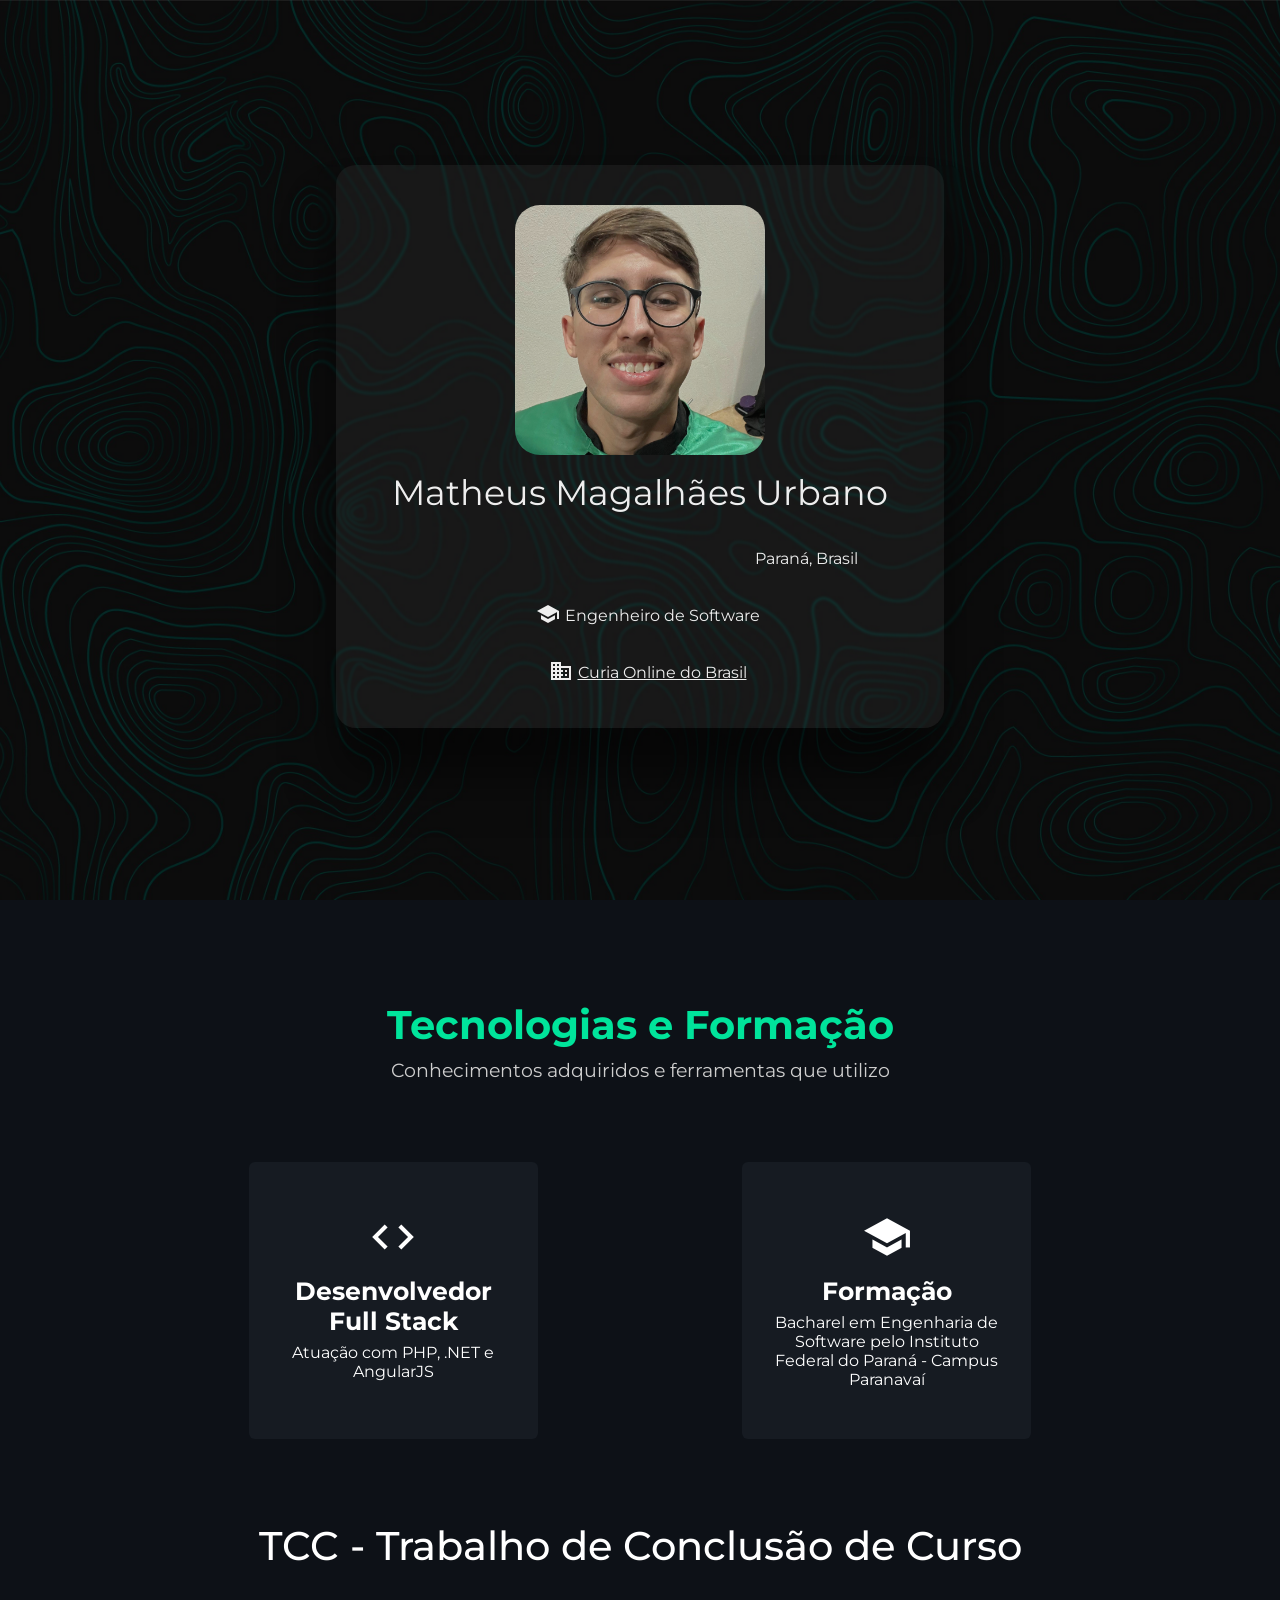
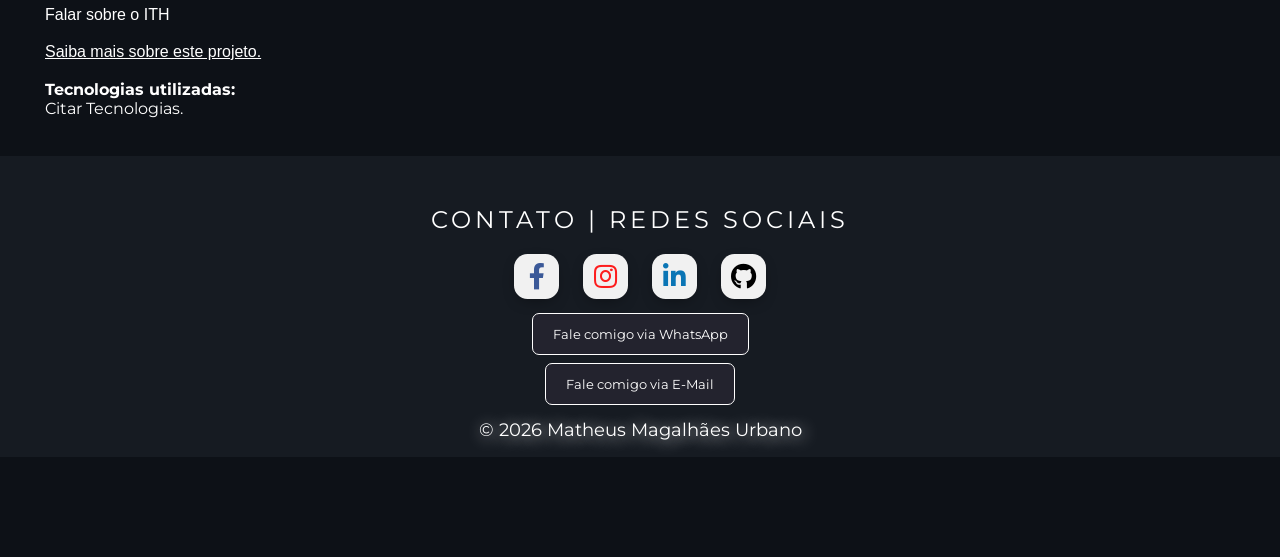
==== index.html @ 3ae7690c "Corrigindo as pastas" ====
<!DOCTYPE html>
<html lang="en">
<head>
    <meta charset="UTF-8">
    <meta http-equiv="X-UA-Compatible" content="IE=edge">
    <meta name="viewport" content="width=device-width, initial-scale=1.0">
    <link rel="stylesheet" href="estilos/styles.css">
    <link rel="stylesheet" href="estilos/navbar.css">
    <link rel="stylesheet" href="estilos/scrollbar.css">
    <link rel="stylesheet" href="estilos/about.css">
    <link rel="stylesheet" href="estilos/footer.css">
    <link rel="stylesheet" href="estilos/icons.css">
    <link rel="icon" href="imagens/badge_black_24dp.svg">
    <link rel="stylesheet" href="https://cdnjs.cloudflare.com/ajax/libs/font-awesome/5.14.0/css/all.min.css">
    <link href="https://fonts.googleapis.com/icon?family=Material+Icons" rel="stylesheet">
    <link href="https://fonts.googleapis.com/css2?family=Montserrat:wght@300;400;600;700&display=swap" rel="stylesheet">
    <title>Matheus Magalhães Urbano</title>
</head>
<body id="home">
    
<main>
    <div class="container-media">
        <div class="box">
            <img class="profile" src="imagens/profile.jpg" alt="Profile">
            <h1 class="title">Matheus Magalhães Urbano</h1>
            <p class="estado"><i class="material-icons">south_america</i>Paraná, Brasil</p>
            <p class="campus"><i class="material-icons">school</i>Engenheiro de Software</p>
            <a class="empresa" target="_blank" href="https://curiaonlinedobrasil.com.br"><i class="material-icons">domain</i>Curia Online do Brasil</a>
        </div>
    </div>
</main>

<div class="about" id="about">
    <div class="max-width">
        <h1 class="sobre-mim">Tecnologias e Formação</h1>
        <h3 class="abaixo-sobre-mim">Conhecimentos adquiridos e ferramentas que utilizo</h3>
        <div class="content">
            <div class="card">
                <div class="box2">
                    <i class="material-icons">code</i>
                    <h3>Desenvolvedor Full Stack</h3>
                    <p>Atuação com PHP, .NET e AngularJS</p>
                </div>
            </div>
            <div class="card">
                <div class="box2">
                    <i class="material-icons">school</i>
                    <h3>Formação</h3>
                    <p>Bacharel em Engenharia de Software pelo Instituto Federal do Paraná -
                        Campus Paranavaí</p>
                </div>
            </div>
        </div>
        <div class="main_text">
            <h1 class="cresol_credi"><a class="tcc__information"
                                        href="https://github.com/magalhaesmth/itohookah-django"
                                        target="_blank">TCC - Trabalho de Conclusão de Curso</a></h1>
            <p class="paragraph__content">
                Falar sobre o ITH
            </p>
            <br>
            <a class="paragraph__content" href="https://github.com/ifpr-paranavai/cosmetic_survey" target="_blank">Saiba
                mais sobre este projeto.
            </a>
            <br>
            <h4>Tecnologias utilizadas:</h4>
            <p>Citar Tecnologias.</p>
            <br>
            <br>
        </div>
        <!-- <div class="main_text">
            <h1 class="cresol_credi"><a class="cresol_credi__information" href="https://cresolcredi.com.br/"
                                        target="_blank">Curia Online do Brasil</a></h1>
            <p class="paragraph__content">Sistema para igrejas.
            </p>
            <br>
            <h4>Tecnologias utilizadas:</h4>
            <p>PHP, Angular JS.</p>
            <br>
            <br>
        </div> -->
</div>
<footer>
    <div class="footer-content" id="contact">
        <h3>Contato | Redes Sociais</h3>
        <div class="socials">
            <a class="facebook" href="https://www.facebook.com/" target="_blank">
                <i class="fab fa-facebook-f"></i>
            </a>
            <a class="instagram" href="https://www.instagram.com/" target="_blank">
                <i class="fab fa-instagram"></i>
            </a>
            <a class="linkedin" href="https://www.linkedin.com/" target="_blank">
                <i class="fab fa-linkedin-in"></i>
            </a>
            <a class="github" href="https://github.com/" target="_blank">
                <i class="fab fa-github"></i>
            </a>
        </div>
        <button class="send-message" onclick="sendMessage()">Fale comigo via WhatsApp</button>
        <button class="send-email" onclick="mailTo()">Fale comigo via E-Mail</button>
        <div class="mycopyright" id="copyright"></div>
        <script>
            // Chama a função quando o DOM estiver totalmente carregado
            document.addEventListener('DOMContentLoaded', function () {
                atualizarCopyright();
            });
        </script>
    </div>
</footer>
<script src="funcoes/responsivemenu.js"></script>
<script src="funcoes/sendmessage.js"></script>
<script src="funcoes/updatecopyright.js"></script>
</body>
</html>
---- estilos/styles.css ----
* {
    box-sizing: border-box;
    margin: 0;
    padding: 0;
    font-family: 'Montserrat', sans-serif;
    scroll-behavior: smooth;
}

main {
    position: relative;
    background: url("../imagens/linhasverdes.jpg") no-repeat top center;
    background-size: cover;
    display: grid;
    align-items: center;
    justify-items: center;
    height: 100vh;
}

main::before {
    content: "";
    position: absolute;
    top: 0;
    left: 0;
    width: 100%;
    height: 100%;
    background: rgba(0, 0, 0, 0.7);
    z-index: 0;
}

img {
    display: block;
    max-width: 100%;
}

li {
    list-style: none;
}

.title {
    font-size: 35px;
    font-weight: normal;
    text-align: center;
    margin: 1rem;
    color: #eee;
}

.box {
    padding: 2.5rem;
    text-align: center;
    background: rgba(255, 255, 255, 0.05);
    box-shadow: 0 50px 50px rgba(0, 0, 0, 0.5);
    border-radius: 20px;
    backdrop-filter: blur(5px);
}

.profile {
    border-radius: 10%;
    margin: 0 auto 1rem auto;
    width: 250px;
    opacity: 80%;
}

.estado {
    text-align: center;
    margin: 13px;
    color: #eee;
}

.estado i {
    margin: 10px;
    color: #eee;
    position: relative;
    top: 5px;
    left: 5px;
}

.campus {
    text-align: center;
    margin: 13px;
    color: #eee;
}

.campus i {
    margin: 10px;
    color: #eee;
    position: relative;
    top: 5px;
    left: 5px;
}

.empresa {
    text-align: center;
    margin: 13px;
    color: #eee;
}

.empresa i {
    margin: 10px;
    color: #eee;
    position: relative;
    top: 5px;
    left: 5px;
}

.main {
    background-color: #111;
    padding: 10rem 0;
}

.description {
    margin-top: 1.5rem;
}

.container-media {
    padding: 0 18px;
    backdrop-filter: blur(1px);
    border-radius: 15px;
    margin-top: 1.5rem;
    margin-bottom: 2rem;
    opacity: 110%;
}

.main_text{
    padding-top: 50px;
}
---- estilos/scrollbar.css ----
/* Barra de rolagem lateral */
::-webkit-scrollbar {
    width: 7px;
    background-color: #979696;
}

::-webkit-scrollbar-thumb {
    background-color: #5c5a5a;
    border-radius: 50px;
}

::-webkit-scrollbar-thumb:hover {
    background-color: #ffffff;
}
---- estilos/about.css ----
.about {
    padding: 100px 0;
    font-family: sans-serif;
    background-color: #0D1117;
    color: #fff;
}

.max-width {
    max-width: 1300px;
    padding: 0 45px;
    margin: auto;
}

.sobre-mim {
    text-align: center;
    position: relative;
    font-size: 40px;
    font-weight: bold;
    padding-bottom: 10px;
    color: rgb(0, 228, 155);
}

.abaixo-sobre-mim {
    font-weight: normal;
    text-align: center;
    position: relative;
    margin-bottom: 60px;
    padding-bottom: 20px;
    color: rgb(206, 206, 206);
}

.content {
    display: flex;
    flex-wrap: wrap;
    justify-content: space-evenly;
}

.card {
    padding: 50px 25px;
    width: calc(26% - 20px);
    border-radius: 6px;
    background: #161B22;
    text-align: center;
    user-select: none;
    cursor: pointer;
    transition: all 0.3s ease;
}

.card:hover {
    background-color: #eeeeee;
}

.box2 {
    transition: all 0.3s ease;
}

.card:hover .box2 {
    transform: scale(1.07);
}

.box2 i {
    font-size: 50px;
    color: #fff;
    transition: color 0.3s ease;
}

.card:hover .box2 i {
    color: #000000;
}

.card:hover .box2 h3 {
    color: #000000;
}

.card:hover .box2 {
    color: #000000;
}

.box2 h3 {
    font-size: 25px;
    padding: 10px 0 7px;
}

.box2:hover {
    color: #000000;
}

.pipehub {
    margin-top: 2rem;
    text-align: center;
    position: relative;
    font-size: 40px;
    font-weight: 500;
    margin-bottom: 1rem;
    padding-bottom: 20px;
}

.pipehub__information:hover {
    color: #00e49b;
    transition: all 0.3s ease;
}

.pipehub__information {
    color: #fff;
    text-decoration: none;
}

.paragraph__content {
    color: #fff;
    text-align: justify;
    display: flex;
    font-family: sans-serif;
}

.meu_localizador {
    margin-top: 2rem;
    text-align: center;
    position: relative;
    font-size: 40px;
    font-weight: 500;
    margin-bottom: 1rem;
    padding-bottom: 20px;
}

.meu__localizador__information:hover {
    color: #6F6EF8;
    transition: all 0.3s ease;
}

.meu__localizador__information {
    color: #fff;
    text-decoration: none;
}

.cresol_credi {
    margin-top: 2rem;
    text-align: center;
    position: relative;
    font-size: 40px;
    font-weight: 500;
    margin-bottom: 1rem;
    padding-bottom: 20px;
}

.cresol_credi__information:hover {
    color: #EC6D27;
    transition: all 0.3s ease;
}

.cresol_credi__information {
    color: #fff;
    text-decoration: none;
}

.engerisco__information:hover {
    color: #FB923C;
    transition: all 0.3s ease;
}

.engerisco__information {
    color: #fff;
    text-decoration: none;
}

.btg {
    margin-top: 2rem;
    text-align: center;
    position: relative;
    font-size: 40px;
    font-weight: 500;
    margin-bottom: 1rem;
    padding-bottom: 20px;
}

.btg__information:hover {
    color: #132F5E;
    transition: all 0.3s ease;
}

.btg__information {
    color: #fff;
    text-decoration: none;
}

.tcc__information:hover {
    color: #11c770;
    transition: all 0.3s ease;
}

.tcc__information {
    color: #fff;
    text-decoration: none;
}

@media screen and (max-width: 1190px) {
    .max-width {
        padding: 0 25px;
    }

    .card {
        width: calc(50% - 10px);
        margin-bottom: 20px;
    }
}

@media screen and (max-width: 1190px) {
    .card {
        width: 100%
    }
}
---- estilos/footer.css ----
/* Rodapé */
footer {
    position: center;
    bottom: 0;
    left: 0;
    right: 0;
    background: #161B22;
    height: auto;
    width: 100%;
    font-family: sans-serif;
    padding-top: 40px;
    color: #fff;
}

.footer-content {
    display: flex;
    align-items: center;
    justify-content: center;
    flex-direction: column;
    text-align: center;
}

.footer-content h3 {
    font-size: 24px;
    text-transform: uppercase;
    letter-spacing: 4px;
    font-weight: 400;
    line-height: 3rem;
}

.emailcontact {
    font-size: 13px;
    text-transform: uppercase;
    letter-spacing: 4px;
    font-weight: 400;
    line-height: 3rem;
    margin-bottom: 0.5rem;
}

.mycopyright {
    margin-bottom: 1rem;
    font-size: 18px;
    color: white;
    text-shadow: 2px 2px 16px rgb(255, 255, 255);
    text-align: center;
}

.send-message {
    background-color: #23232e;
    border: 1px solid #fff;
    padding: 12px 20px;
    border-radius: 7px;
    transition: .3s;
    cursor: pointer;
    color: #fff;
    margin-bottom: 0.5rem;
}

.send-message:hover {
    border: 1px solid rgb(83, 207, 96);
    background-color: transparent;
    color: rgb(83, 207, 96);
}

.send-message:focus {
    box-shadow: 0px 0px 0px 5px rgba(83, 207, 96, 0.37), 0px 0px 0px 10px rgba(83, 207, 96, 0.38);
    outline: none;
}

.send-email {
    background-color: #23232e;
    border: 1px solid #fff;
    padding: 12px 20px;
    border-radius: 7px;
    transition: .3s;
    cursor: pointer;
    color: #fff;
    margin-bottom: 0.9rem;
}

.send-email:hover {
    border: 1px solid rgb(3, 113, 197);
    background-color: transparent;
    color: rgb(3, 113, 197);
}

.send-email:focus {
    box-shadow: 0px 0px 0px 5px rgba(3, 113, 197, 0.37), 0px 0px 0px 10px rgba(3, 113, 197, 0.38);
    outline: none;
}
---- estilos/icons.css ----
/* Facebook */
.facebook {
    display: inline-block;
    width: 45px;
    height: 45px;
    background: #f1f1f1;
    margin: 10px;
    border-radius: 30%;
    box-shadow: 0 5px 15px -5px #00000070;
    color: #3b5998;
    overflow: hidden;
    position: relative;
}

.facebook i {
    line-height: 45px;
    font-size: 26px;
    transition: 0.2s linear;
}

.facebook:hover i {
    transform: scale(1.3);
    color: #f1f1f1;
}

.facebook::before {
    content: "";
    position: absolute;
    width: 120%;
    height: 120%;
    background: #3b5998;
    transform: rotate(45deg);
    left: -110%;
    top: 90%;
}

.facebook:hover::before {
    animation: aaa 0.7s 1;
    top: -10%;
    left: -10%;
}

@keyframes aaa {
    0% {
        left: -110%;
        top: 90%;
    }
    50% {
        left: 10%;
        top: -30%;
    }
    100% {
        top: -10%;
        left: -10%;
    }
}

/* Instagram*/
.instagram {
    display: inline-block;
    width: 45px;
    height: 45px;
    background: #f1f1f1;
    margin: 10px;
    border-radius: 30%;
    box-shadow: 0 5px 15px -5px #00000070;
    color: #fd1d1d;
    overflow: hidden;
    position: relative;
}

.instagram i {
    line-height: 45px;
    font-size: 26px;
    transition: 0.2s linear;
}

.instagram:hover i {
    transform: scale(1.3);
    color: #f1f1f1;
}

.instagram::before {
    content: "";
    position: absolute;
    width: 120%;
    height: 120%;
    background: #833ab4;
    background: -webkit-linear-gradient(to bottom, #fcb045, #fd1d1d, #833ab4);
    background: linear-gradient(to bottom, #fcb045, #fd1d1d, #833ab4);

    transform: rotate(45deg);
    left: -110%;
    top: 90%;
}

.instagram:hover::before {
    animation: aaa 0.7s 1;
    top: -10%;
    left: -10%;
}

@keyframes aaa {
    0% {
        left: -110%;
        top: 90%;
    }
    50% {
        left: 10%;
        top: -30%;
    }
    100% {
        top: -10%;
        left: -10%;
    }
}

/* LinkedIn*/
.linkedin {
    display: inline-block;
    width: 45px;
    height: 45px;
    background: #f1f1f1;
    margin: 10px;
    border-radius: 30%;
    box-shadow: 0 5px 15px -5px #00000070;
    color: #0a75b5;
    overflow: hidden;
    position: relative;
}

.linkedin i {
    line-height: 45px;
    font-size: 26px;
    transition: 0.2s linear;
}

.linkedin:hover i {
    transform: scale(1.3);
    color: #f1f1f1;
}

.linkedin::before {
    content: "";
    position: absolute;
    width: 120%;
    height: 120%;
    background: #0a75b5;
    transform: rotate(45deg);
    left: -110%;
    top: 90%;
}

.linkedin:hover::before {
    animation: aaa 0.7s 1;
    top: -10%;
    left: -10%;
}

@keyframes aaa {
    0% {
        left: -110%;
        top: 90%;
    }
    50% {
        left: 10%;
        top: -30%;
    }
    100% {
        top: -10%;
        left: -10%;
    }
}

/* GitHub*/
.github {
    display: inline-block;
    width: 45px;
    height: 45px;
    background: #f1f1f1;
    margin: 10px;
    border-radius: 30%;
    box-shadow: 0 5px 15px -5px #00000070;
    color: #000000;
    overflow: hidden;
    position: relative;
}

.github i {
    line-height: 45px;
    font-size: 26px;
    transition: 0.2s linear;
}

.github:hover i {
    transform: scale(1.3);
    color: #f1f1f1;
}

.github::before {
    content: "";
    position: absolute;
    width: 120%;
    height: 120%;
    background: #000000;
    transform: rotate(45deg);
    left: -110%;
    top: 90%;
}

.github:hover::before {
    animation: aaa 0.7s 1;
    top: -10%;
    left: -10%;
}

@keyframes aaa {
    0% {
        left: -110%;
        top: 90%;
    }
    50% {
        left: 10%;
        top: -30%;
    }
    100% {
        top: -10%;
        left: -10%;
    }
}
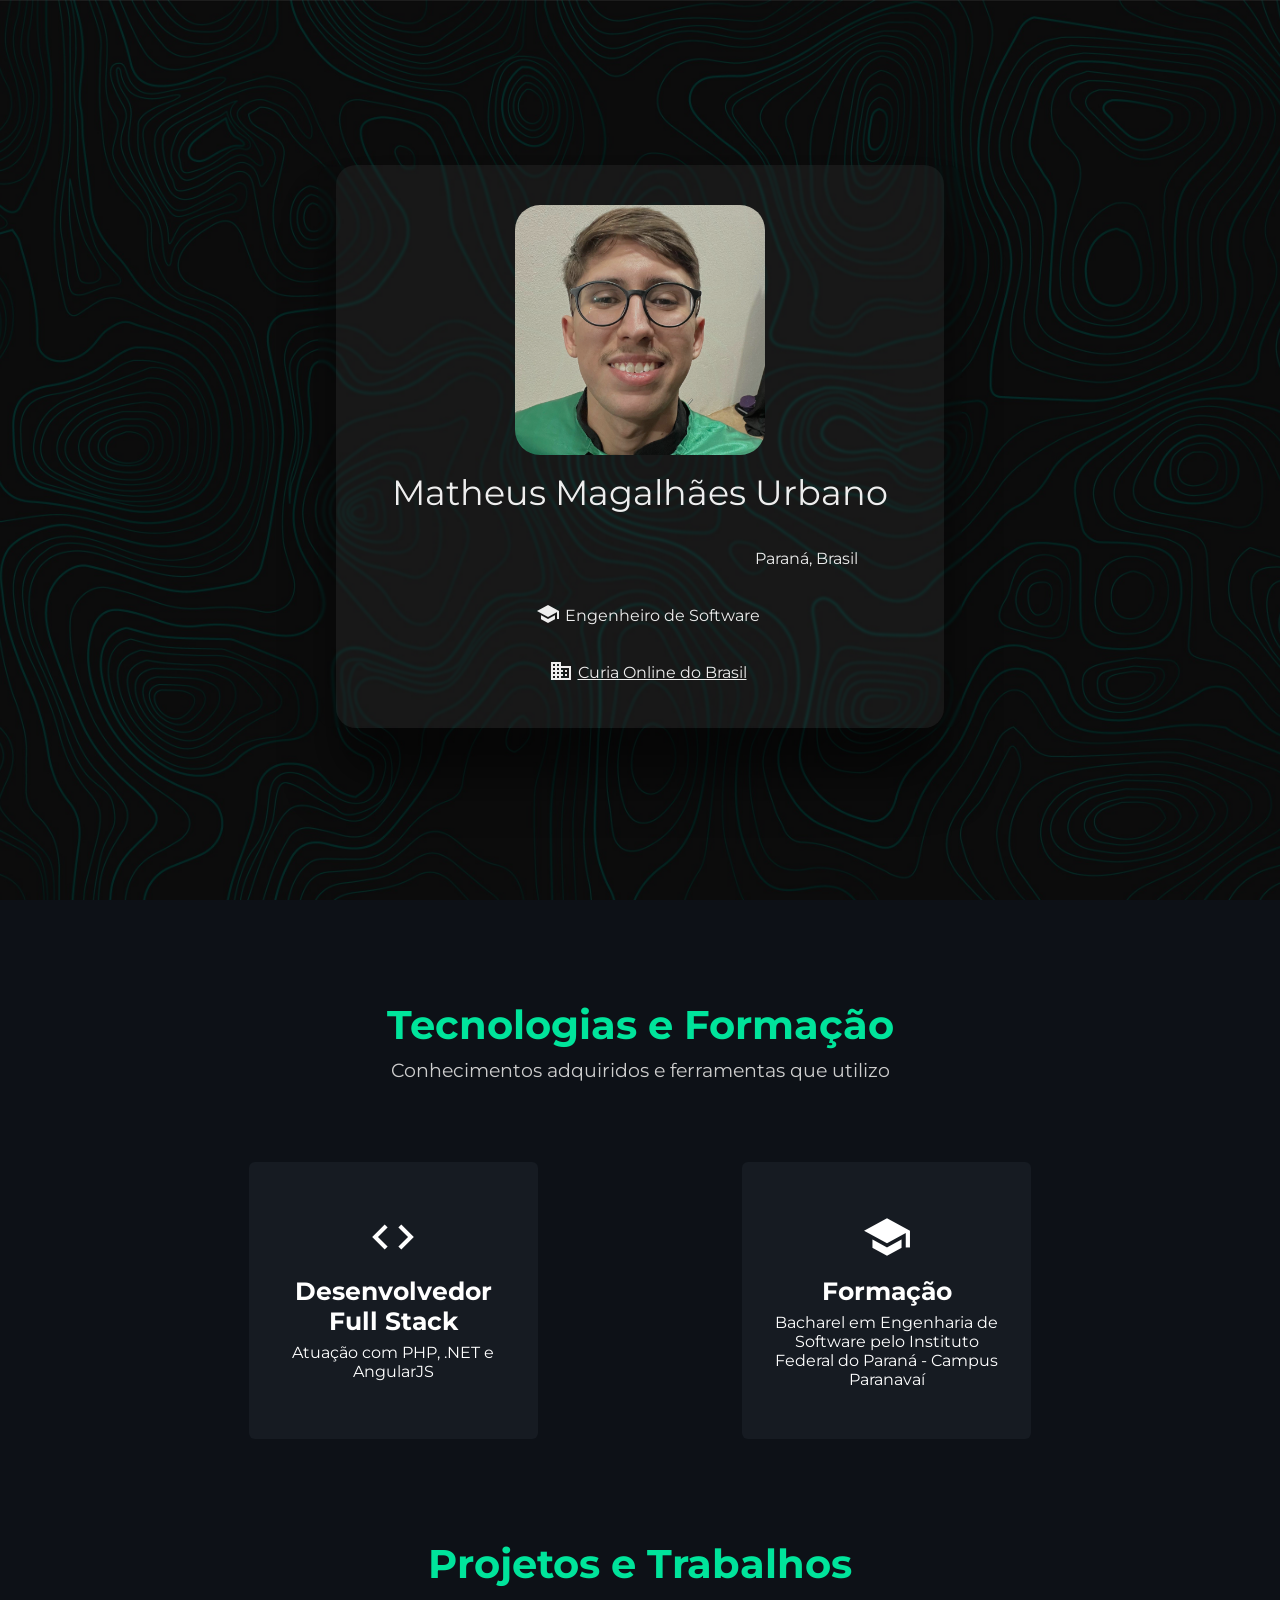
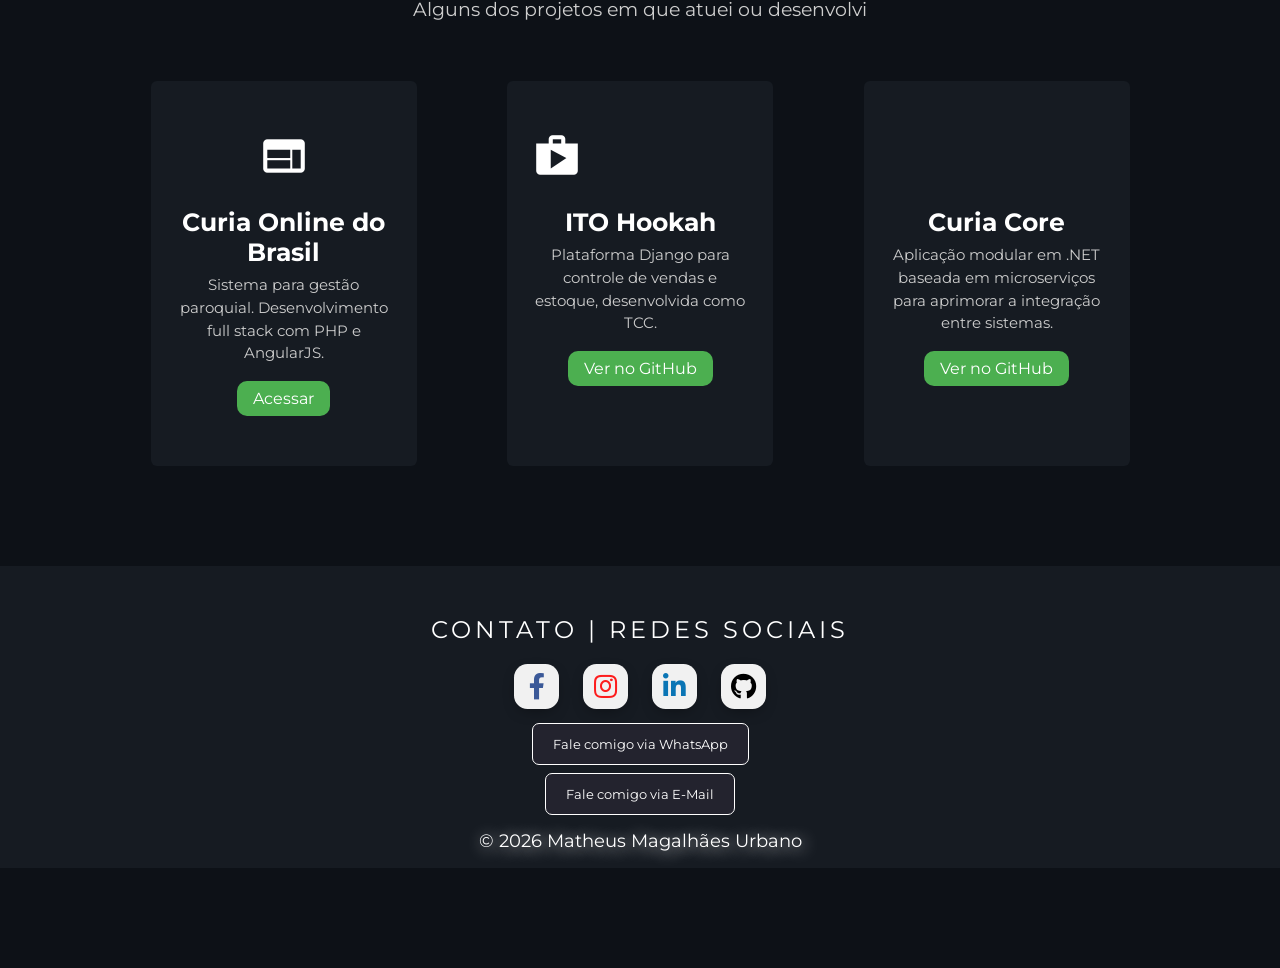
==== commit cd90aa26: "Melhorando seções de projetos" ====
--- a/index.html
+++ b/index.html
@@ -51,23 +51,36 @@
                 </div>
             </div>
         </div>
-        <div class="main_text">
-            <h1 class="cresol_credi"><a class="tcc__information"
-                                        href="https://github.com/magalhaesmth/itohookah-django"
-                                        target="_blank">TCC - Trabalho de Conclusão de Curso</a></h1>
-            <p class="paragraph__content">
-                Falar sobre o ITH
-            </p>
-            <br>
-            <a class="paragraph__content" href="https://github.com/ifpr-paranavai/cosmetic_survey" target="_blank">Saiba
-                mais sobre este projeto.
-            </a>
-            <br>
-            <h4>Tecnologias utilizadas:</h4>
-            <p>Citar Tecnologias.</p>
-            <br>
-            <br>
+        <div class="projects" id="projects">
+            <div class="max-width">
+                <h1 class="section-title">Projetos e Trabalhos</h1>
+                <h3 class="section-subtitle">Alguns dos projetos em que atuei ou desenvolvi</h3>
+                <div class="projects-grid">
+                    
+                    <div class="project-card">
+                        <i class="material-icons">web</i>
+                        <h3>Curia Online do Brasil</h3>
+                        <p>Sistema para gestão paroquial. Desenvolvimento full stack com PHP e AngularJS.</p>
+                        <a href="https://curiaonlinedobrasil.com.br" target="_blank" class="project-link">Acessar</a>
+                    </div>
+
+                    <div class="project-card">
+                        <i class="material-icons">shopping_bag</i>
+                        <h3>ITO Hookah</h3>
+                        <p>Plataforma Django para controle de vendas e estoque, desenvolvida como TCC.</p>
+                        <a href="https://github.com/magalhaesmth/itohookah-django" target="_blank" class="project-link">Ver no GitHub</a>
+                    </div>
+
+                    <div class="project-card">
+                        <i class="material-icons">source</i>
+                        <h3>Curia Core</h3>
+                        <p>Aplicação modular em .NET baseada em microserviços para aprimorar a integração entre sistemas.</p>
+                        <a href="https://github.com/ifpr-paranavai/cosmetic_survey" target="_blank" class="project-link">Ver no GitHub</a>
+                    </div>
+                </div>
+            </div>
         </div>
+
         <!-- <div class="main_text">
             <h1 class="cresol_credi"><a class="cresol_credi__information" href="https://cresolcredi.com.br/"
                                         target="_blank">Curia Online do Brasil</a></h1>
--- a/estilos/styles.css
+++ b/estilos/styles.css
@@ -122,4 +122,4 @@
 
 .main_text{
     padding-top: 50px;
-}
+}
--- a/estilos/about.css
+++ b/estilos/about.css
@@ -85,103 +85,6 @@
     color: #000000;
 }
 
-.pipehub {
-    margin-top: 2rem;
-    text-align: center;
-    position: relative;
-    font-size: 40px;
-    font-weight: 500;
-    margin-bottom: 1rem;
-    padding-bottom: 20px;
-}
-
-.pipehub__information:hover {
-    color: #00e49b;
-    transition: all 0.3s ease;
-}
-
-.pipehub__information {
-    color: #fff;
-    text-decoration: none;
-}
-
-.paragraph__content {
-    color: #fff;
-    text-align: justify;
-    display: flex;
-    font-family: sans-serif;
-}
-
-.meu_localizador {
-    margin-top: 2rem;
-    text-align: center;
-    position: relative;
-    font-size: 40px;
-    font-weight: 500;
-    margin-bottom: 1rem;
-    padding-bottom: 20px;
-}
-
-.meu__localizador__information:hover {
-    color: #6F6EF8;
-    transition: all 0.3s ease;
-}
-
-.meu__localizador__information {
-    color: #fff;
-    text-decoration: none;
-}
-
-.cresol_credi {
-    margin-top: 2rem;
-    text-align: center;
-    position: relative;
-    font-size: 40px;
-    font-weight: 500;
-    margin-bottom: 1rem;
-    padding-bottom: 20px;
-}
-
-.cresol_credi__information:hover {
-    color: #EC6D27;
-    transition: all 0.3s ease;
-}
-
-.cresol_credi__information {
-    color: #fff;
-    text-decoration: none;
-}
-
-.engerisco__information:hover {
-    color: #FB923C;
-    transition: all 0.3s ease;
-}
-
-.engerisco__information {
-    color: #fff;
-    text-decoration: none;
-}
-
-.btg {
-    margin-top: 2rem;
-    text-align: center;
-    position: relative;
-    font-size: 40px;
-    font-weight: 500;
-    margin-bottom: 1rem;
-    padding-bottom: 20px;
-}
-
-.btg__information:hover {
-    color: #132F5E;
-    transition: all 0.3s ease;
-}
-
-.btg__information {
-    color: #fff;
-    text-decoration: none;
-}
-
 .tcc__information:hover {
     color: #11c770;
     transition: all 0.3s ease;
@@ -207,4 +110,124 @@
     .card {
         width: 100%
     }
+}
+
+.projects {
+    background-color: #0D1117;
+    width: 100%;
+    padding: 100px 0;
+    color: #fff;
+}
+
+.projects .max-width {
+    max-width: 1300px;
+    margin: 0 auto;
+    padding: 0 45px;
+}
+
+.section-title {
+    text-align: center;
+    font-size: 40px;
+    font-weight: bold;
+    color: rgb(0, 228, 155);
+    padding-bottom: 10px;
+}
+
+.section-subtitle {
+    font-weight: normal;
+    text-align: center;
+    color: rgb(206, 206, 206);
+    margin-bottom: 60px;
+}
+
+.projects-grid {
+    display: flex;
+    flex-wrap: wrap;
+    justify-content: space-evenly;
+    gap: 30px;
+}
+
+.project-card {
+    background: #161B22;
+    border-radius: 6px;
+    padding: 50px 25px;
+    width: calc(26% - 20px);
+    text-align: center;
+    user-select: none;
+    cursor: pointer;
+    transition: all 0.3s ease;
+}
+
+.project-card:hover {
+    background-color: #eeeeee;
+    transform: scale(1.07);
+}
+
+.project-card i {
+    font-size: 50px;
+    color: #fff;
+    margin-bottom: 1rem;
+    transition: color 0.3s ease;
+}
+
+.project-card:hover i {
+    color: #000;
+}
+
+.project-card h3 {
+    font-size: 25px;
+    padding: 10px 0 7px;
+    color: #fff;
+    transition: color 0.3s ease;
+}
+
+.project-card:hover h3 {
+    color: #000;
+}
+
+.project-card p {
+    font-size: 0.95rem;
+    color: #ccc;
+    line-height: 1.5;
+    margin-bottom: 1rem;
+    transition: color 0.3s ease;
+}
+
+.project-card:hover p {
+    color: #000;
+}
+
+.project-link {
+    display: inline-block;
+    padding: 0.5rem 1rem;
+    background: #4CAF50;
+    color: #fff;
+    border-radius: 10px;
+    text-decoration: none;
+    transition: all 0.3s ease;
+}
+
+.project-link:hover {
+    background: #45a049;
+    transform: scale(1.05);
+}
+
+.project-link.disabled {
+    background: gray;
+    pointer-events: none;
+    opacity: 0.5;
+}
+
+
+@media screen and (max-width: 1190px) {
+    .project-card {
+        width: calc(50% - 10px);
+        margin-bottom: 20px;
+    }
+}
+
+@media screen and (max-width: 768px) {
+    .project-card {
+        width: 100%;
+    }
 }
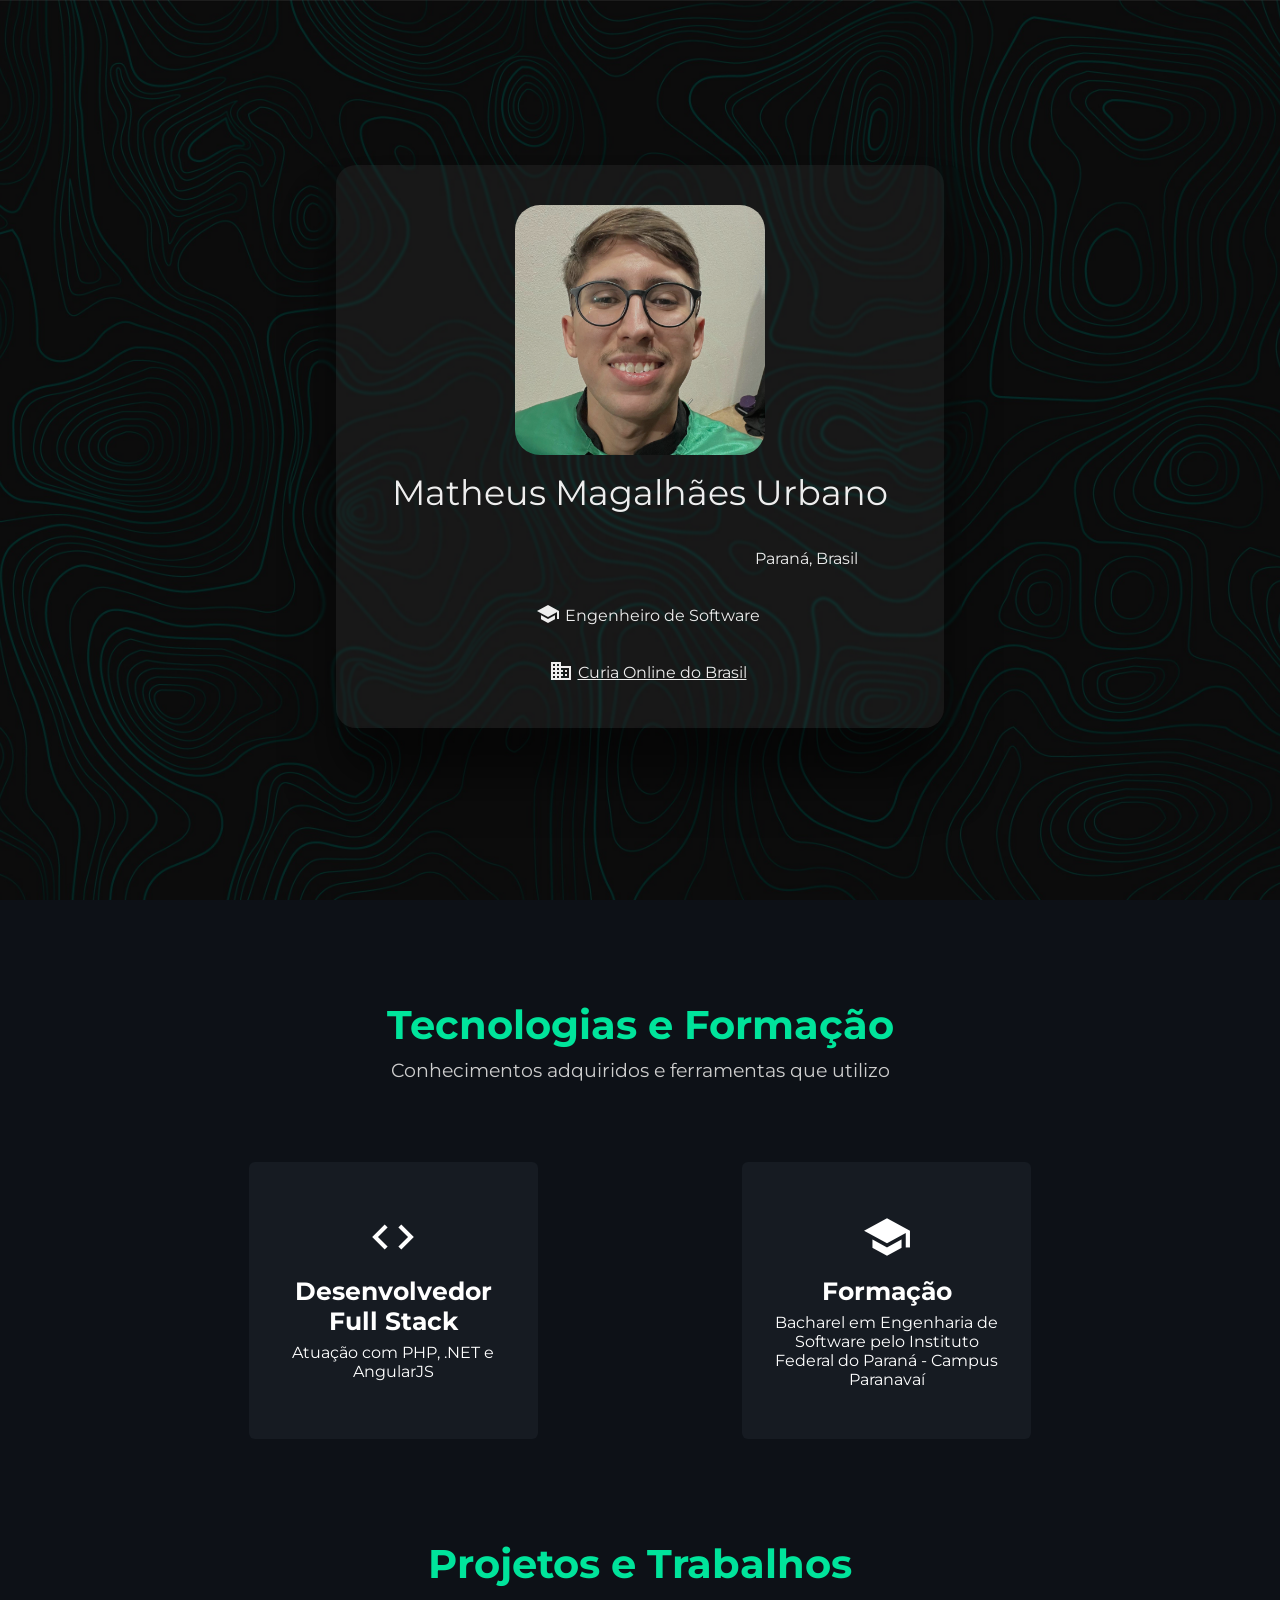
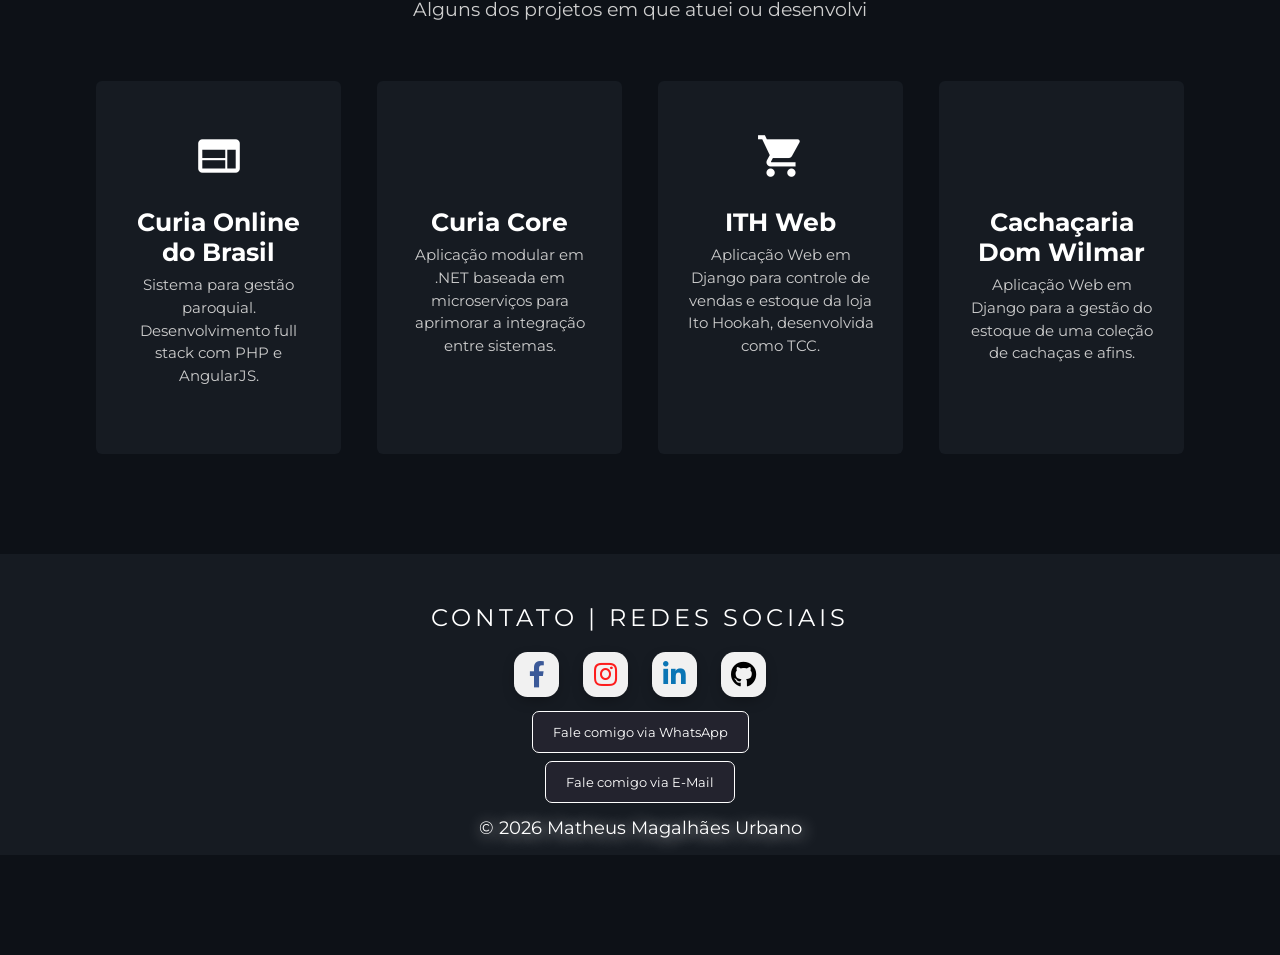
==== commit 25016bb3: "Atualizado seção de projetos e trabalhos" ====
--- a/index.html
+++ b/index.html
@@ -55,44 +55,37 @@
             <div class="max-width">
                 <h1 class="section-title">Projetos e Trabalhos</h1>
                 <h3 class="section-subtitle">Alguns dos projetos em que atuei ou desenvolvi</h3>
+
                 <div class="projects-grid">
-                    
-                    <div class="project-card">
+
+                    <a href="https://curiaonlinedobrasil.com.br" target="_blank" class="project-card">
                         <i class="material-icons">web</i>
                         <h3>Curia Online do Brasil</h3>
                         <p>Sistema para gestão paroquial. Desenvolvimento full stack com PHP e AngularJS.</p>
-                        <a href="https://curiaonlinedobrasil.com.br" target="_blank" class="project-link">Acessar</a>
-                    </div>
+                    </a>
 
-                    <div class="project-card">
-                        <i class="material-icons">shopping_bag</i>
-                        <h3>ITO Hookah</h3>
-                        <p>Plataforma Django para controle de vendas e estoque, desenvolvida como TCC.</p>
-                        <a href="https://github.com/magalhaesmth/itohookah-django" target="_blank" class="project-link">Ver no GitHub</a>
-                    </div>
-
-                    <div class="project-card">
+                    <a href="https://curiaonlinedobrasil.com.br" target="_blank" class="project-card">
                         <i class="material-icons">source</i>
                         <h3>Curia Core</h3>
                         <p>Aplicação modular em .NET baseada em microserviços para aprimorar a integração entre sistemas.</p>
-                        <a href="https://github.com/ifpr-paranavai/cosmetic_survey" target="_blank" class="project-link">Ver no GitHub</a>
-                    </div>
+                    </a>
+
+                    <a href="https://github.com/magalhaesmth/itohookah-django" target="_blank" class="project-card">
+                        <i class="material-icons">shopping_cart</i>
+                        <h3>ITH Web</h3>
+                        <p>Aplicação Web em Django para controle de vendas e estoque da loja Ito Hookah, desenvolvida como TCC.</p>
+                    </a>
+
+                    <a href="https://github.com/FranciscoGabrielCavalcanteCandido/cachacariadomwilmar" target="_blank" class="project-card">
+                        <i class="material-icons">liquor</i>
+                        <h3>Cachaçaria Dom Wilmar</h3>
+                        <p>Aplicação Web em Django para a gestão do estoque de uma coleção de cachaças e afins.</p>
+                    </a>
+
                 </div>
             </div>
         </div>
-
-        <!-- <div class="main_text">
-            <h1 class="cresol_credi"><a class="cresol_credi__information" href="https://cresolcredi.com.br/"
-                                        target="_blank">Curia Online do Brasil</a></h1>
-            <p class="paragraph__content">Sistema para igrejas.
-            </p>
-            <br>
-            <h4>Tecnologias utilizadas:</h4>
-            <p>PHP, Angular JS.</p>
-            <br>
-            <br>
-        </div> -->
-</div>
+    </div>
 <footer>
     <div class="footer-content" id="contact">
         <h3>Contato | Redes Sociais</h3>
@@ -114,7 +107,6 @@
         <button class="send-email" onclick="mailTo()">Fale comigo via E-Mail</button>
         <div class="mycopyright" id="copyright"></div>
         <script>
-            // Chama a função quando o DOM estiver totalmente carregado
             document.addEventListener('DOMContentLoaded', function () {
                 atualizarCopyright();
             });
--- a/estilos/about.css
+++ b/estilos/about.css
@@ -151,11 +151,13 @@
     background: #161B22;
     border-radius: 6px;
     padding: 50px 25px;
-    width: calc(26% - 20px);
+    width: calc(25% - 30px);
     text-align: center;
     user-select: none;
     cursor: pointer;
     transition: all 0.3s ease;
+    text-decoration: none;
+    color: inherit;
 }
 
 .project-card:hover {
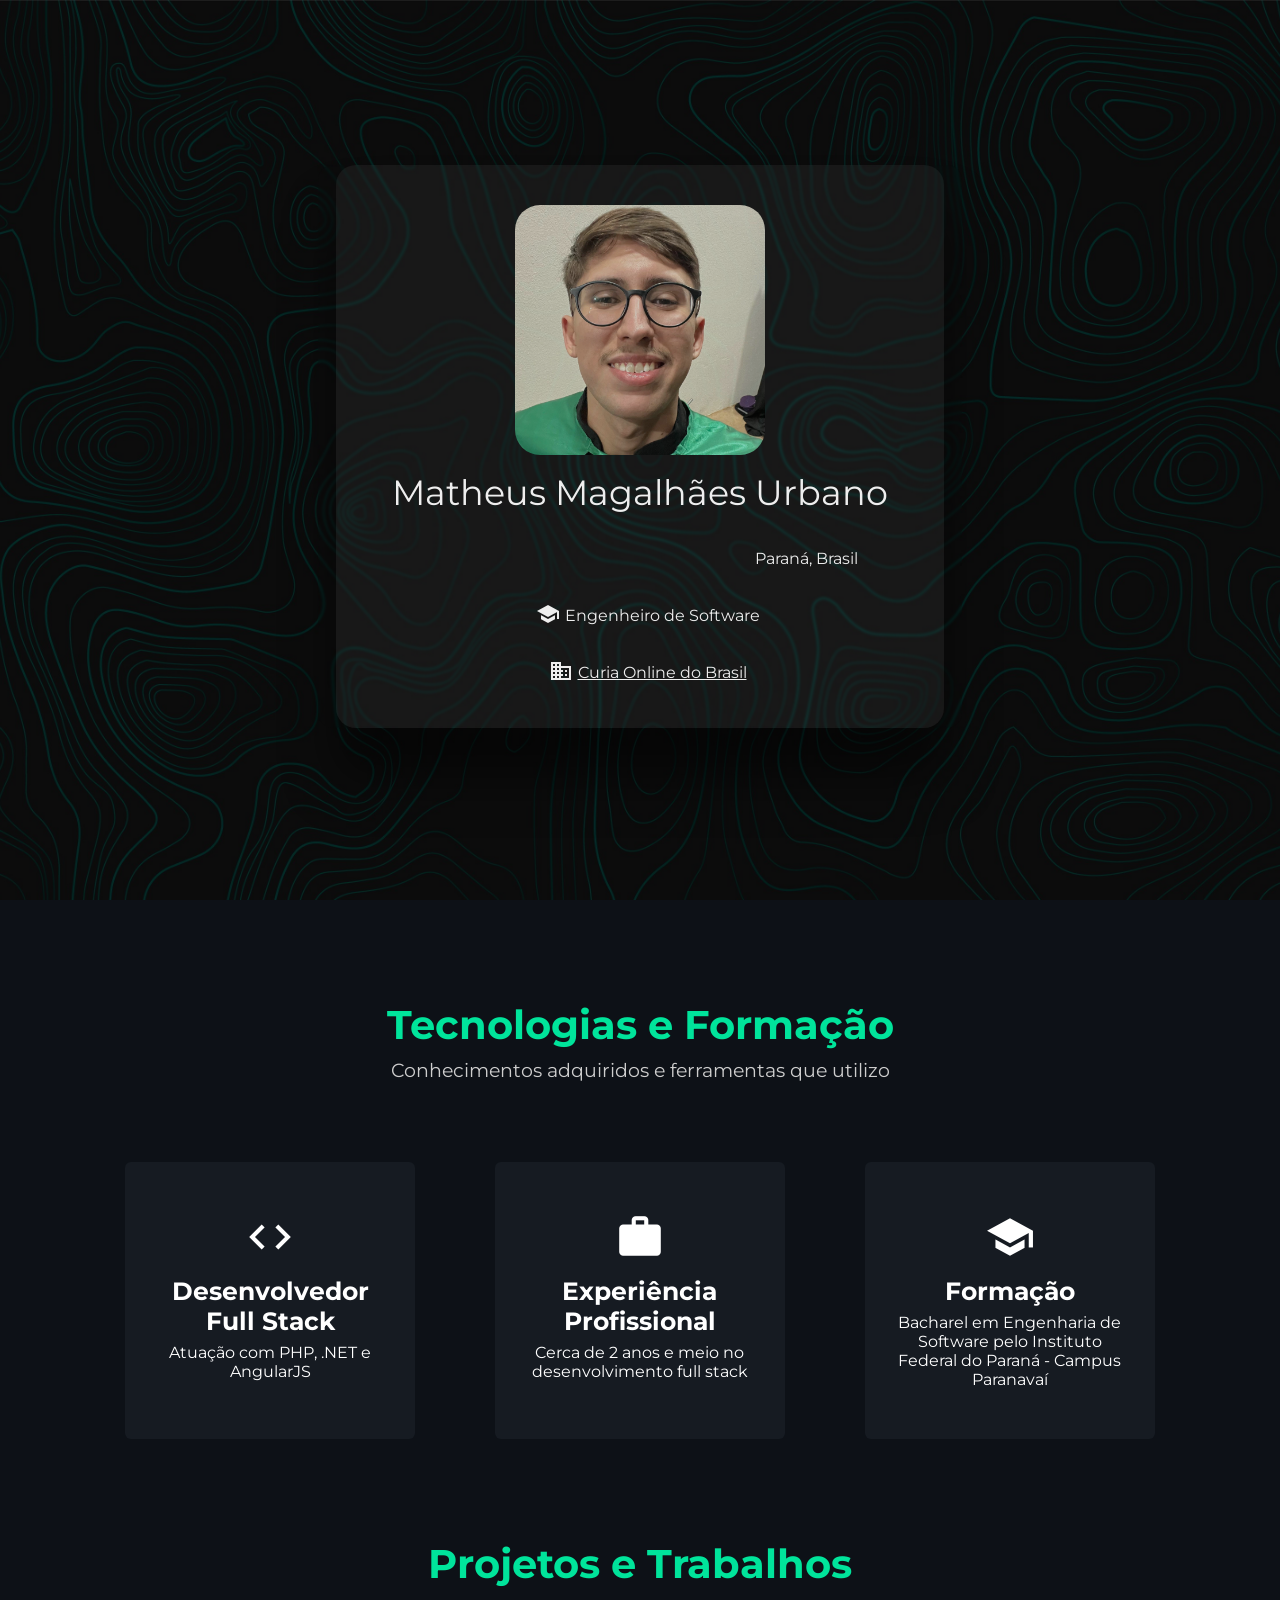
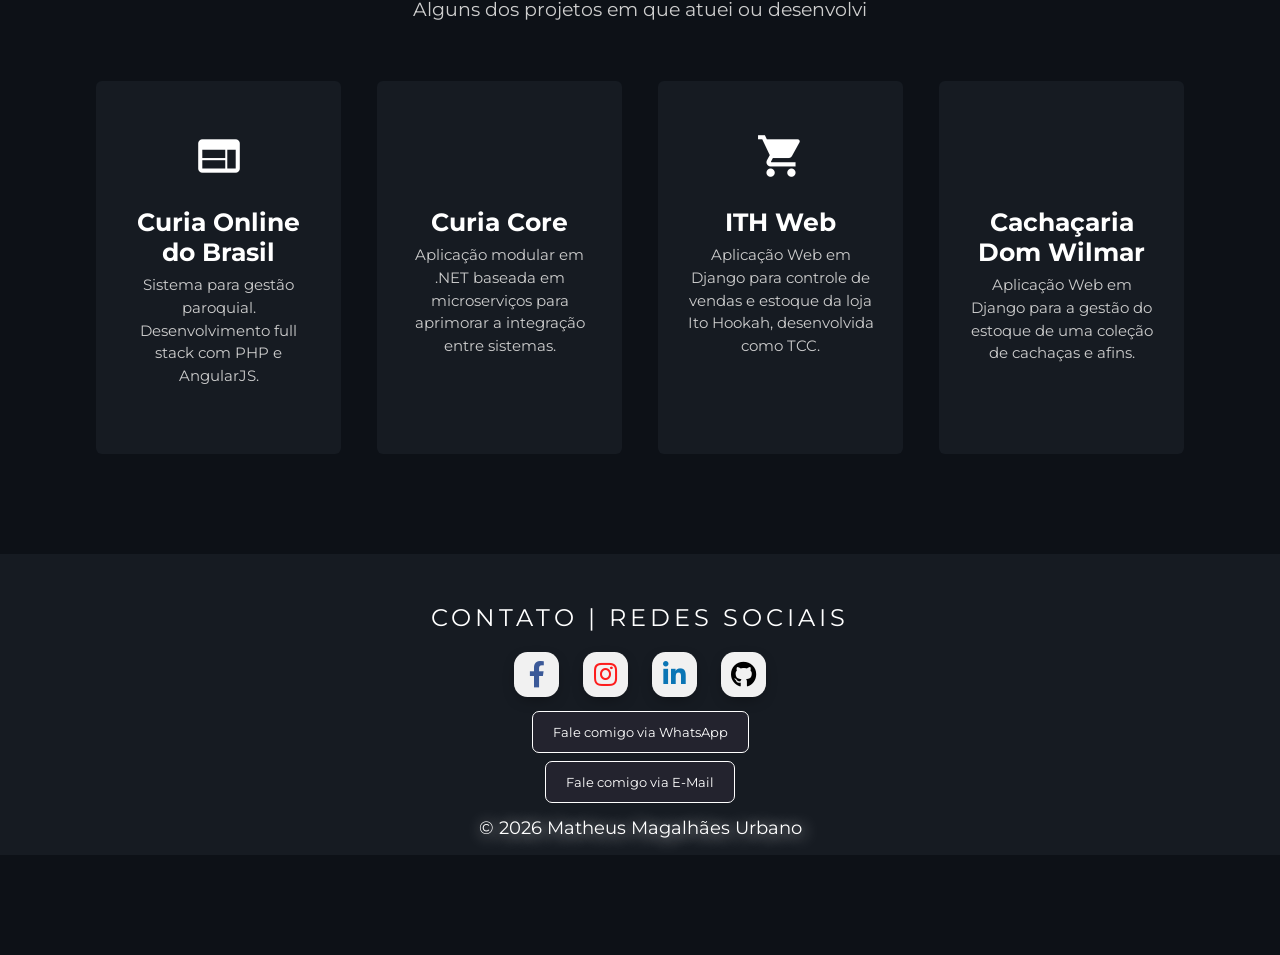
==== commit c65ccc77: "Card de tempo de experiencia profissional" ====
--- a/index.html
+++ b/index.html
@@ -44,6 +44,13 @@
             </div>
             <div class="card">
                 <div class="box2">
+                    <i class="material-icons">work</i>
+                    <h3>Experiência Profissional</h3>
+                    <p>Cerca de 2 anos e meio no desenvolvimento full stack</p>
+                </div>
+            </div>
+            <div class="card">
+                <div class="box2">
                     <i class="material-icons">school</i>
                     <h3>Formação</h3>
                     <p>Bacharel em Engenharia de Software pelo Instituto Federal do Paraná -
@@ -55,33 +62,27 @@
             <div class="max-width">
                 <h1 class="section-title">Projetos e Trabalhos</h1>
                 <h3 class="section-subtitle">Alguns dos projetos em que atuei ou desenvolvi</h3>
-
                 <div class="projects-grid">
-
                     <a href="https://curiaonlinedobrasil.com.br" target="_blank" class="project-card">
                         <i class="material-icons">web</i>
                         <h3>Curia Online do Brasil</h3>
                         <p>Sistema para gestão paroquial. Desenvolvimento full stack com PHP e AngularJS.</p>
                     </a>
-
                     <a href="https://curiaonlinedobrasil.com.br" target="_blank" class="project-card">
                         <i class="material-icons">source</i>
                         <h3>Curia Core</h3>
                         <p>Aplicação modular em .NET baseada em microserviços para aprimorar a integração entre sistemas.</p>
                     </a>
-
                     <a href="https://github.com/magalhaesmth/itohookah-django" target="_blank" class="project-card">
                         <i class="material-icons">shopping_cart</i>
                         <h3>ITH Web</h3>
                         <p>Aplicação Web em Django para controle de vendas e estoque da loja Ito Hookah, desenvolvida como TCC.</p>
                     </a>
-
                     <a href="https://github.com/FranciscoGabrielCavalcanteCandido/cachacariadomwilmar" target="_blank" class="project-card">
                         <i class="material-icons">liquor</i>
                         <h3>Cachaçaria Dom Wilmar</h3>
                         <p>Aplicação Web em Django para a gestão do estoque de uma coleção de cachaças e afins.</p>
                     </a>
-
                 </div>
             </div>
         </div>
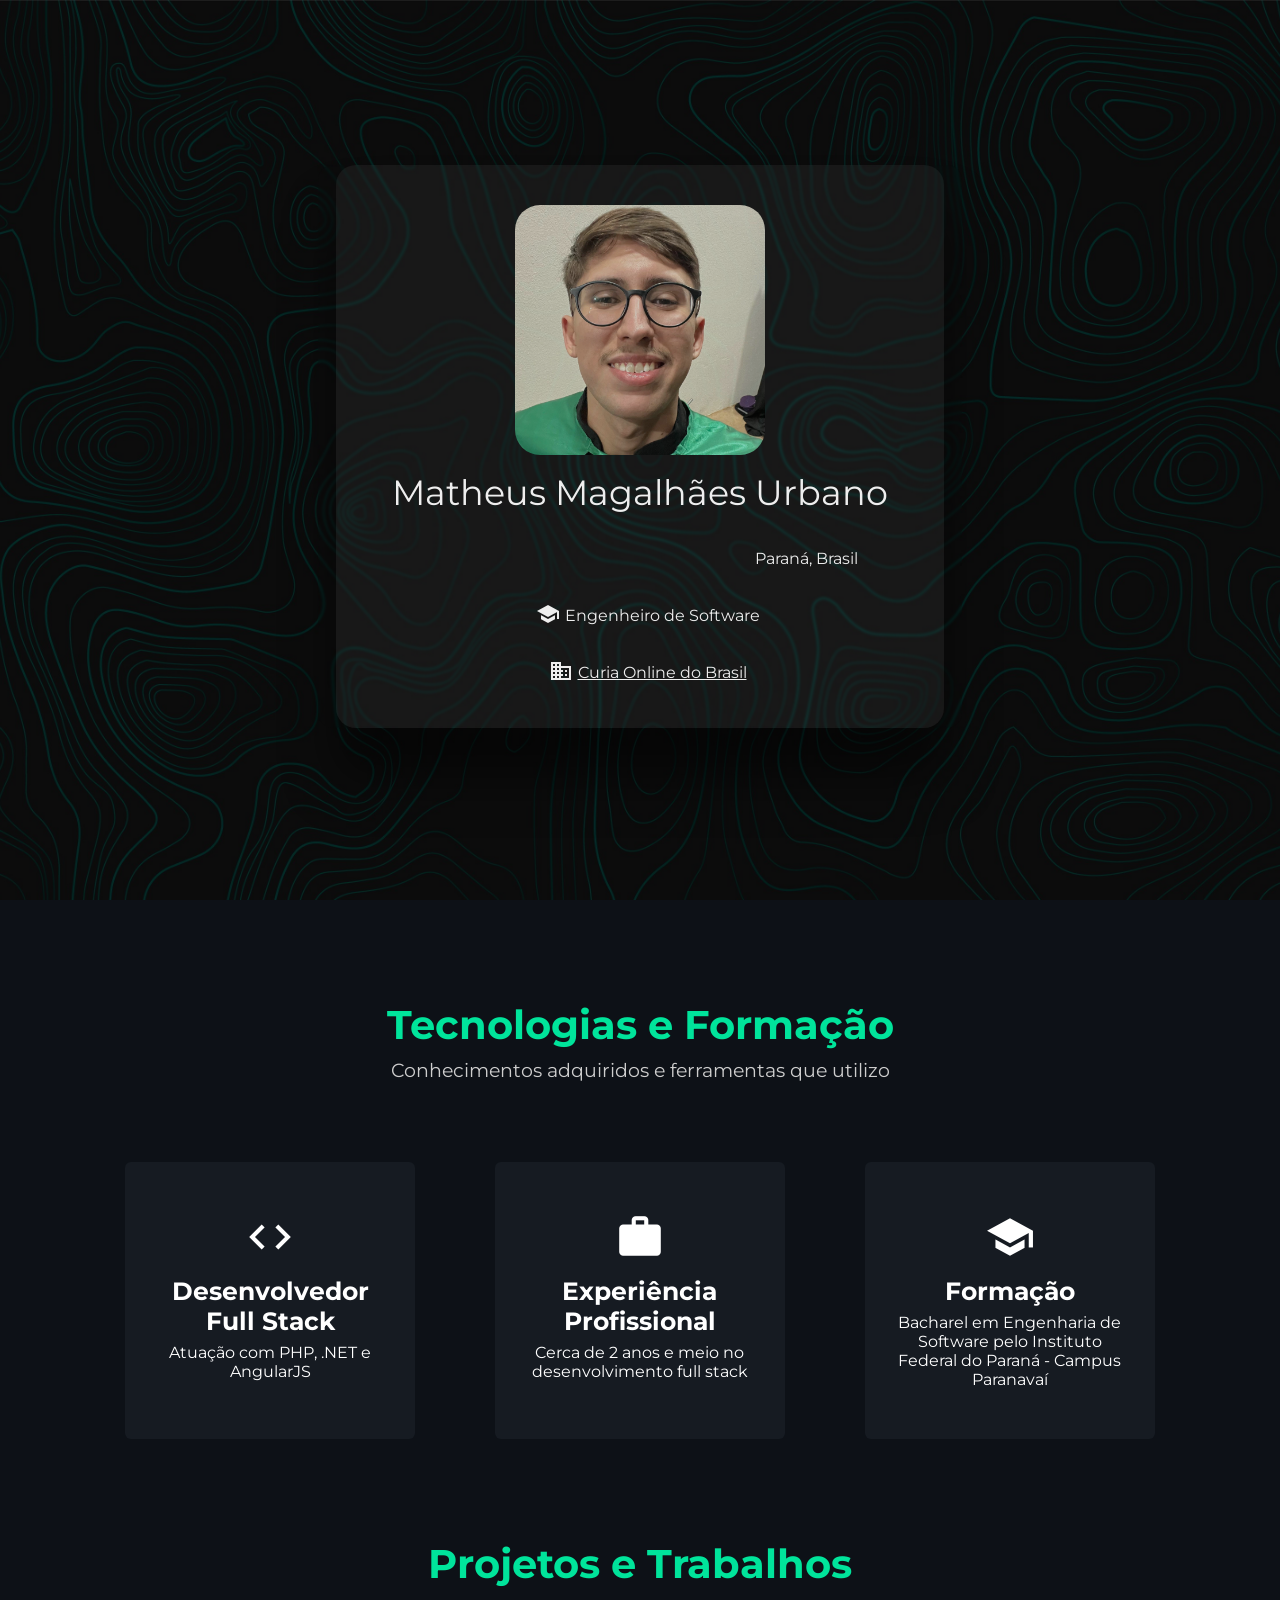
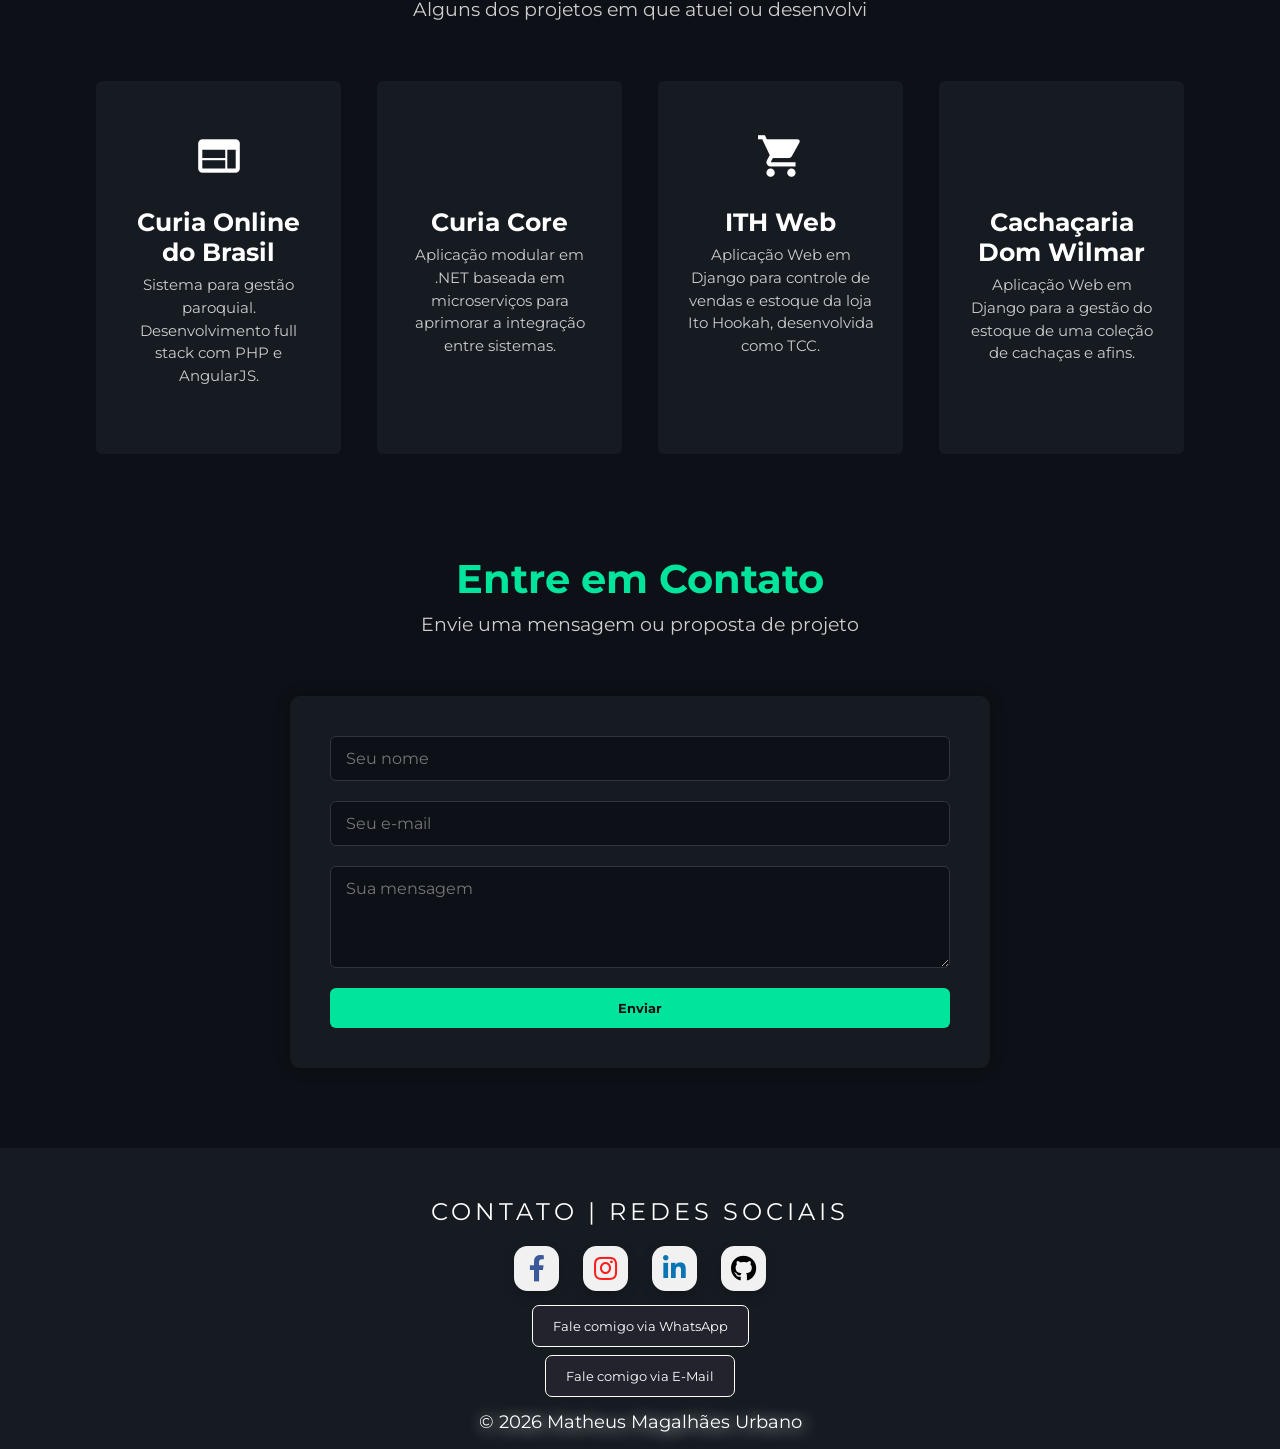
==== commit 6141df3f: "Seção de Entre em Contato" ====
--- a/index.html
+++ b/index.html
@@ -87,6 +87,30 @@
             </div>
         </div>
     </div>
+</div>
+
+<div class="contact" id="contact">
+    <div class="max-width">
+        <h1 class="section-title">Entre em Contato</h1>
+        <h3 class="section-subtitle">Envie uma mensagem ou proposta de projeto</h3>
+
+        <div class="contact-container">
+            <form class="contact-form">
+                <div class="form-group">
+                    <input type="text" name="nome" placeholder="Seu nome" required>
+                </div>
+                <div class="form-group">
+                    <input type="email" name="email" placeholder="Seu e-mail" required>
+                </div>
+                <div class="form-group">
+                    <textarea name="mensagem" rows="4" placeholder="Sua mensagem" required></textarea>
+                </div>
+                <button type="submit">Enviar</button>
+            </form>
+        </div>
+    </div>
+</div>
+
 <footer>
     <div class="footer-content" id="contact">
         <h3>Contato | Redes Sociais</h3>
--- a/estilos/scrollbar.css
+++ b/estilos/scrollbar.css
@@ -1,4 +1,3 @@
-/* Barra de rolagem lateral */
 ::-webkit-scrollbar {
     width: 7px;
     background-color: #979696;
--- a/estilos/about.css
+++ b/estilos/about.css
@@ -232,4 +232,67 @@
     .project-card {
         width: 100%;
     }
-}+}
+
+.contact {
+    background-color: #0D1117;
+    width: 100%;
+    padding: 0 0 80px;
+    color: #fff;
+    font-family: sans-serif;
+    margin-top: -100px;
+}
+
+.contact-container {
+    background: #161B22;
+    border-radius: 10px;
+    padding: 40px;
+    max-width: 700px;
+    margin: 0 auto;
+    box-shadow: 0 0 15px rgba(0, 0, 0, 0.3);
+}
+
+.contact-form {
+    display: flex;
+    flex-direction: column;
+    gap: 20px;
+}
+
+.contact-form .form-group {
+    display: flex;
+    flex-direction: column;
+}
+
+.contact-form input,
+.contact-form textarea {
+    background: #0D1117;
+    border: 1px solid #2e353d;
+    border-radius: 6px;
+    padding: 12px 15px;
+    color: #fff;
+    font-size: 1em;
+    transition: all 0.3s ease;
+}
+
+.contact-form input:focus,
+.contact-form textarea:focus {
+    outline: none;
+    border-color: rgb(0, 228, 155);
+    box-shadow: 0 0 5px rgb(0, 228, 155);
+}
+
+.contact-form button {
+    background-color: rgb(0, 228, 155);
+    color: #0D1117;
+    border: none;
+    padding: 12px;
+    border-radius: 6px;
+    font-weight: bold;
+    cursor: pointer;
+    transition: all 0.3s ease;
+}
+
+.contact-form button:hover {
+    background-color: #00b67a;
+    transform: scale(1.05);
+}
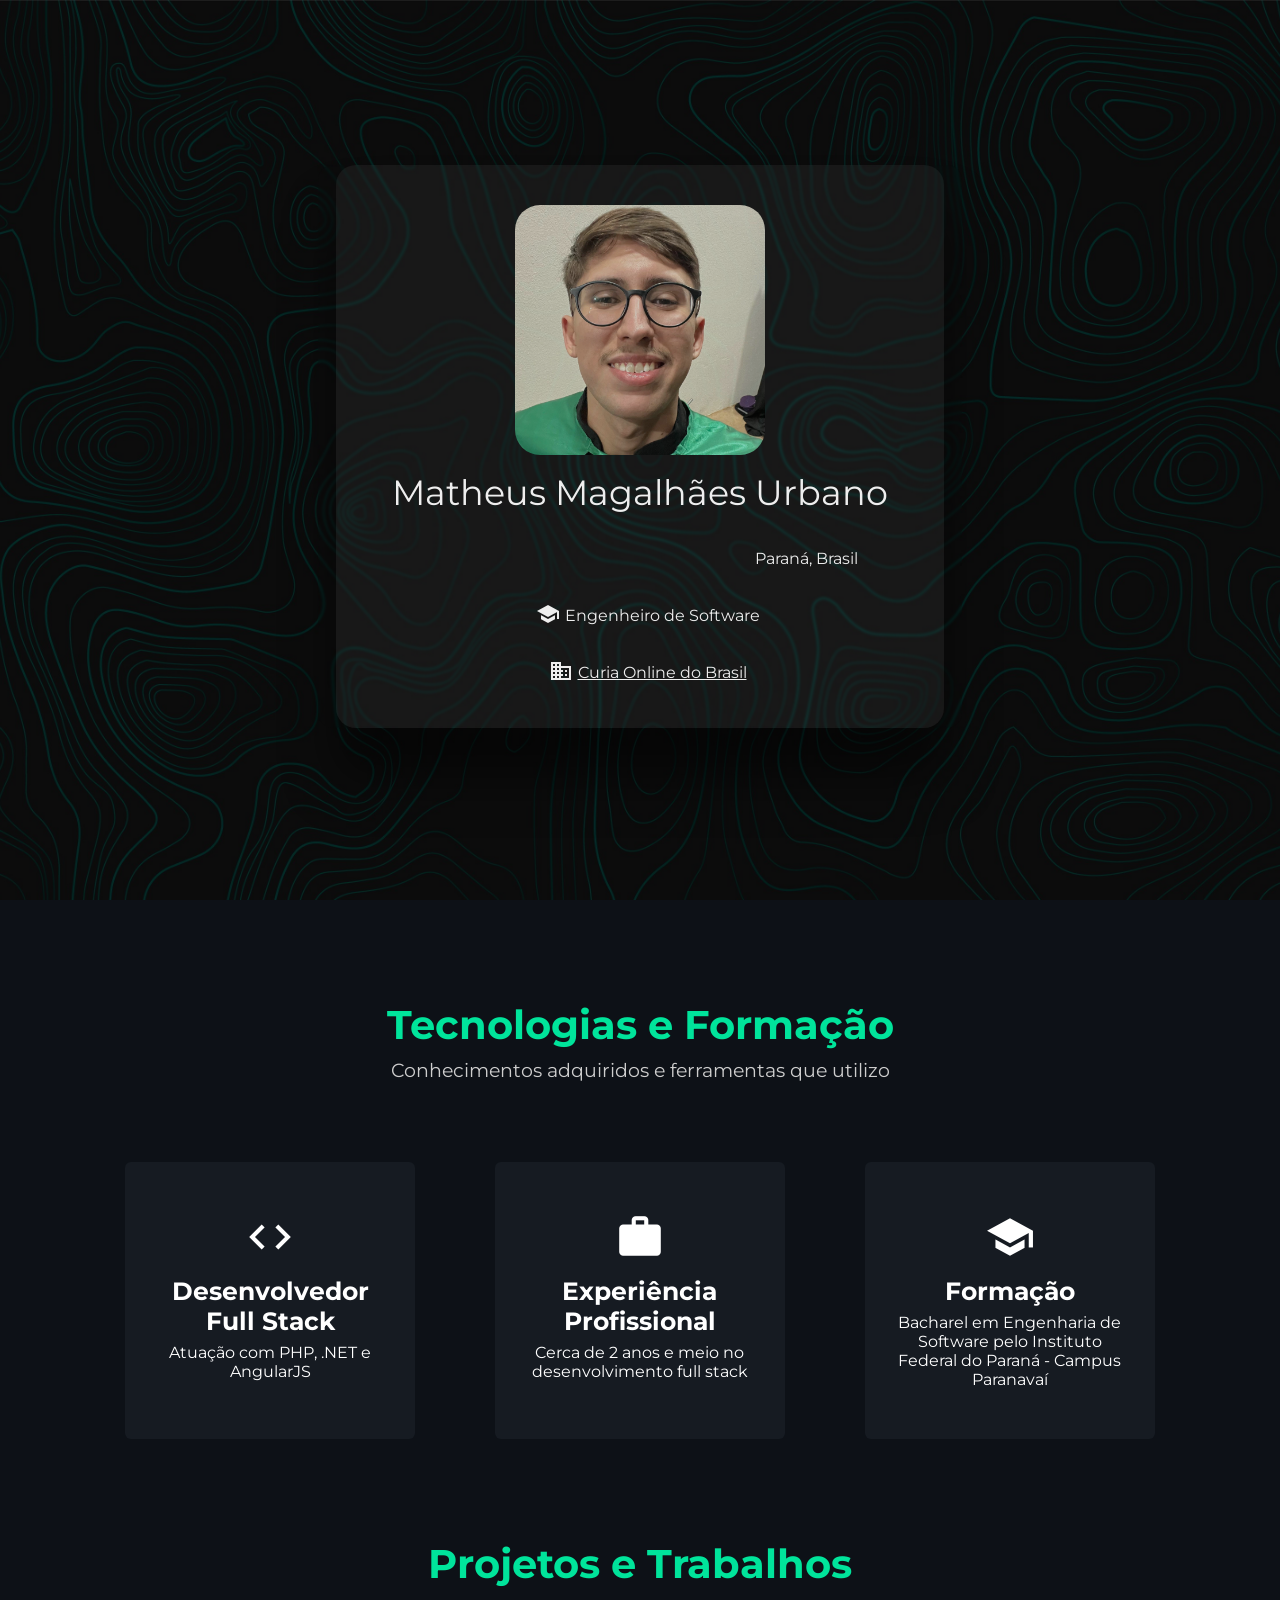
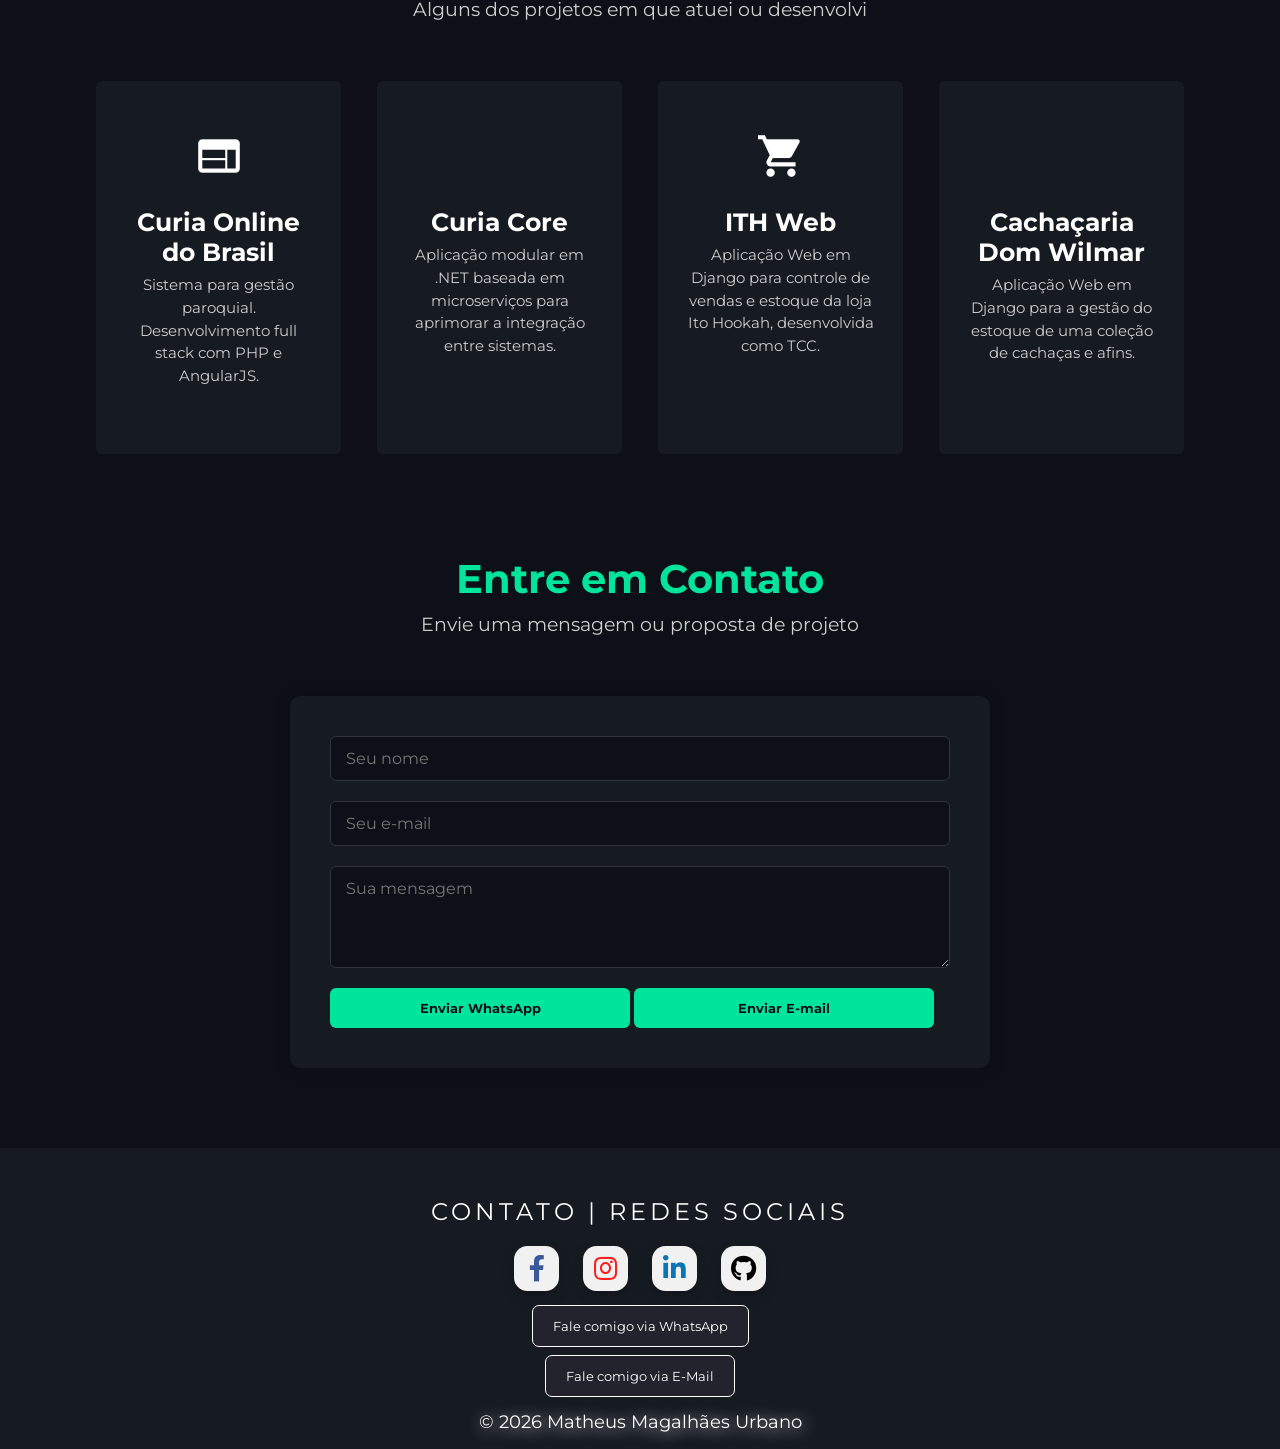
==== commit 44190a15: "Funcoes e estilos para enviar mensagem no whatsapp e no email" ====
--- a/index.html
+++ b/index.html
@@ -95,21 +95,29 @@
         <h3 class="section-subtitle">Envie uma mensagem ou proposta de projeto</h3>
 
         <div class="contact-container">
-            <form class="contact-form">
+            <form class="contact-form" id="contact-form">
                 <div class="form-group">
-                    <input type="text" name="nome" placeholder="Seu nome" required>
+                    <input type="text" id="nome" name="nome" placeholder="Seu nome" required>
                 </div>
                 <div class="form-group">
-                    <input type="email" name="email" placeholder="Seu e-mail" required>
+                    <input type="email" id="email" name="email" placeholder="Seu e-mail" required>
                 </div>
                 <div class="form-group">
-                    <textarea name="mensagem" rows="4" placeholder="Sua mensagem" required></textarea>
+                    <textarea id="mensagem" name="mensagem" rows="4" placeholder="Sua mensagem" required></textarea>
                 </div>
-                <button type="submit">Enviar</button>
+                <div class="button-group">
+                    <button type="button" id="whatsapp-button">
+                        Enviar WhatsApp
+                    </button>
+                    <button type="button" id="email-button">
+                        Enviar E-mail
+                    </button>
+                </div>
             </form>
         </div>
     </div>
 </div>
+
 
 <footer>
     <div class="footer-content" id="contact">
--- a/estilos/about.css
+++ b/estilos/about.css
@@ -296,3 +296,9 @@
     background-color: #00b67a;
     transform: scale(1.05);
 }
+
+.button-group button {
+    min-width: 250px;
+    max-width: 300px;
+    width: 100%;
+}
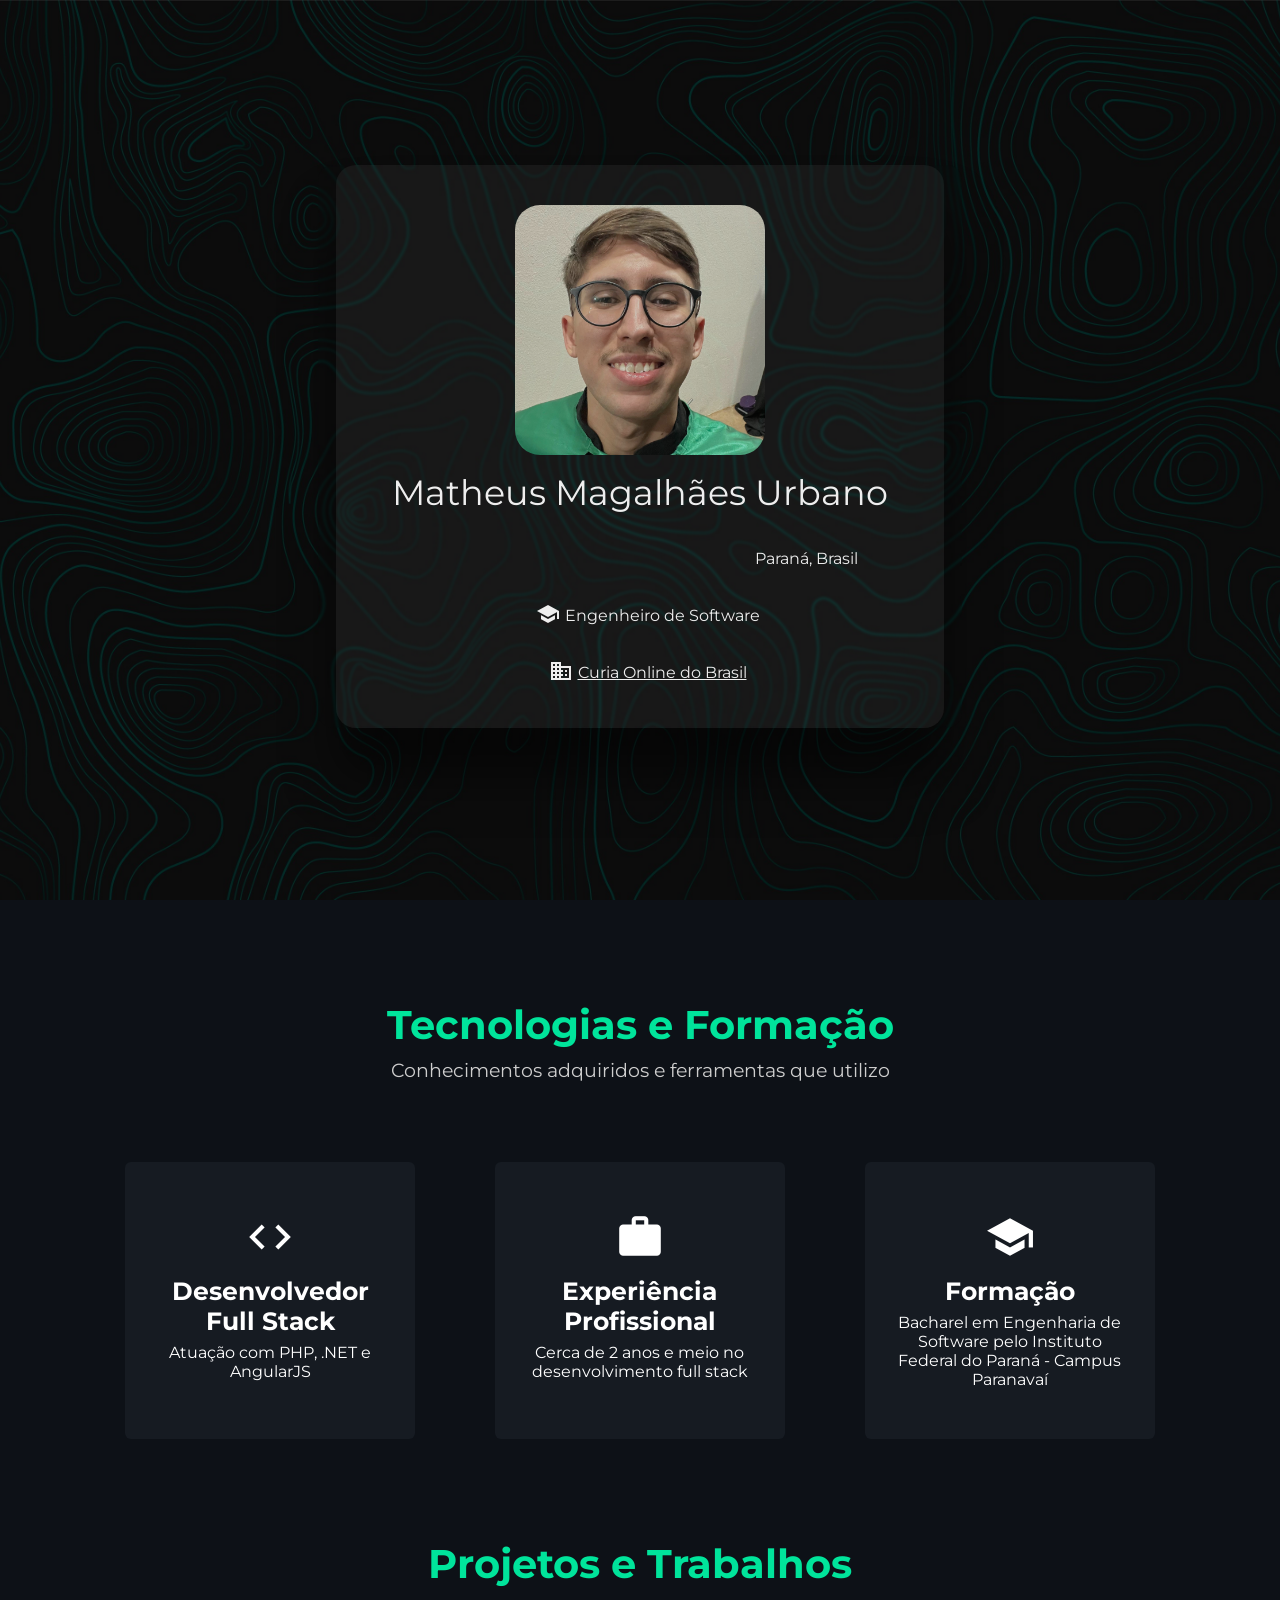
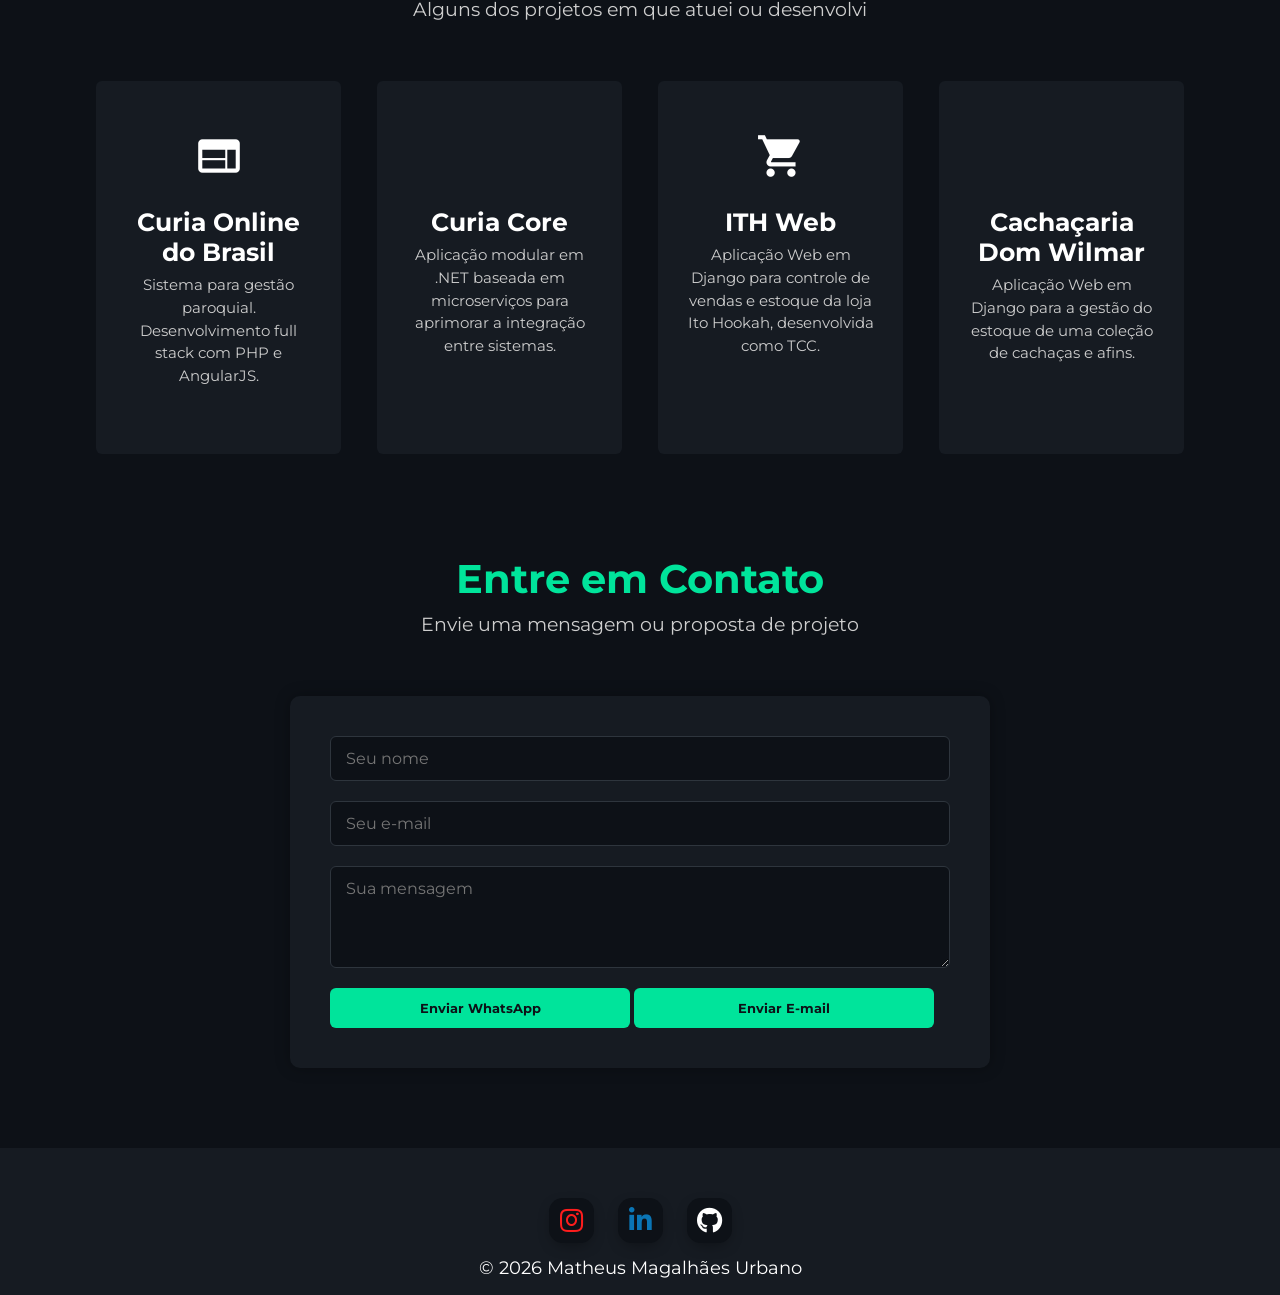
==== commit a17e5ddf: "Ajustes no footer" ====
--- a/index.html
+++ b/index.html
@@ -121,23 +121,20 @@
 
 <footer>
     <div class="footer-content" id="contact">
-        <h3>Contato | Redes Sociais</h3>
         <div class="socials">
-            <a class="facebook" href="https://www.facebook.com/" target="_blank">
+            <!-- <a class="facebook" href="https://www.facebook.com/" target="_blank">
                 <i class="fab fa-facebook-f"></i>
-            </a>
-            <a class="instagram" href="https://www.instagram.com/" target="_blank">
+            </a> -->
+            <a class="instagram" href="https://www.instagram.com/magalhaesmths" target="_blank">
                 <i class="fab fa-instagram"></i>
             </a>
-            <a class="linkedin" href="https://www.linkedin.com/" target="_blank">
+            <a class="linkedin" href="https://www.linkedin.com/in/magalhaesmth" target="_blank">
                 <i class="fab fa-linkedin-in"></i>
             </a>
-            <a class="github" href="https://github.com/" target="_blank">
+            <a class="github" href="https://github.com/magalhaesmth" target="_blank">
                 <i class="fab fa-github"></i>
             </a>
         </div>
-        <button class="send-message" onclick="sendMessage()">Fale comigo via WhatsApp</button>
-        <button class="send-email" onclick="mailTo()">Fale comigo via E-Mail</button>
         <div class="mycopyright" id="copyright"></div>
         <script>
             document.addEventListener('DOMContentLoaded', function () {
--- a/estilos/footer.css
+++ b/estilos/footer.css
@@ -41,7 +41,7 @@
     margin-bottom: 1rem;
     font-size: 18px;
     color: white;
-    text-shadow: 2px 2px 16px rgb(255, 255, 255);
+
     text-align: center;
 }
 
--- a/estilos/icons.css
+++ b/estilos/icons.css
@@ -3,7 +3,7 @@
     display: inline-block;
     width: 45px;
     height: 45px;
-    background: #f1f1f1;
+    background: #0d1117;
     margin: 10px;
     border-radius: 30%;
     box-shadow: 0 5px 15px -5px #00000070;
@@ -60,7 +60,7 @@
     display: inline-block;
     width: 45px;
     height: 45px;
-    background: #f1f1f1;
+    background: #0d1117;
     margin: 10px;
     border-radius: 30%;
     box-shadow: 0 5px 15px -5px #00000070;
@@ -120,7 +120,7 @@
     display: inline-block;
     width: 45px;
     height: 45px;
-    background: #f1f1f1;
+    background: #0d1117;
     margin: 10px;
     border-radius: 30%;
     box-shadow: 0 5px 15px -5px #00000070;
@@ -177,11 +177,11 @@
     display: inline-block;
     width: 45px;
     height: 45px;
-    background: #f1f1f1;
-    margin: 10px;
-    border-radius: 30%;
-    box-shadow: 0 5px 15px -5px #00000070;
-    color: #000000;
+    background: #0d1117;
+    margin: 10px;
+    border-radius: 30%;
+    box-shadow: 0 5px 15px -5px #00000070;
+    color: #ffffff;
     overflow: hidden;
     position: relative;
 }
@@ -202,7 +202,7 @@
     position: absolute;
     width: 120%;
     height: 120%;
-    background: #000000;
+    background: #909090;
     transform: rotate(45deg);
     left: -110%;
     top: 90%;
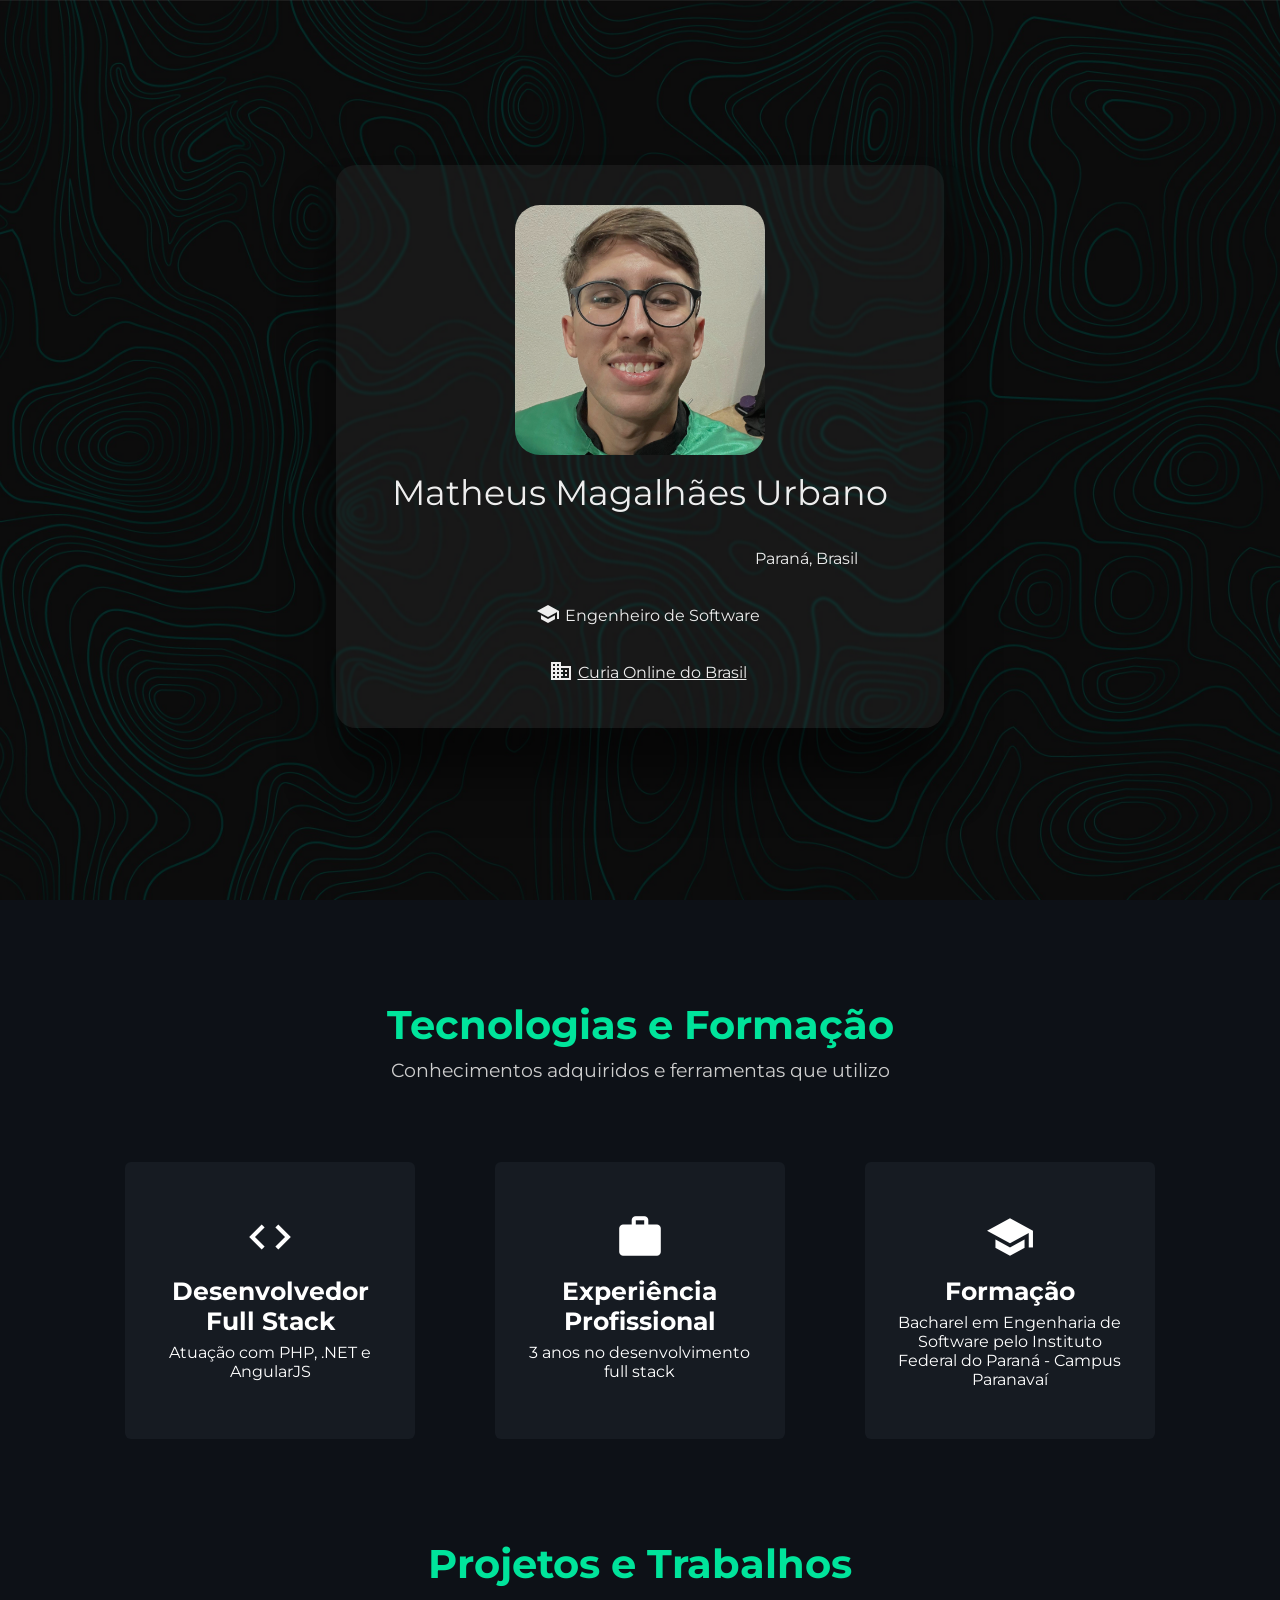
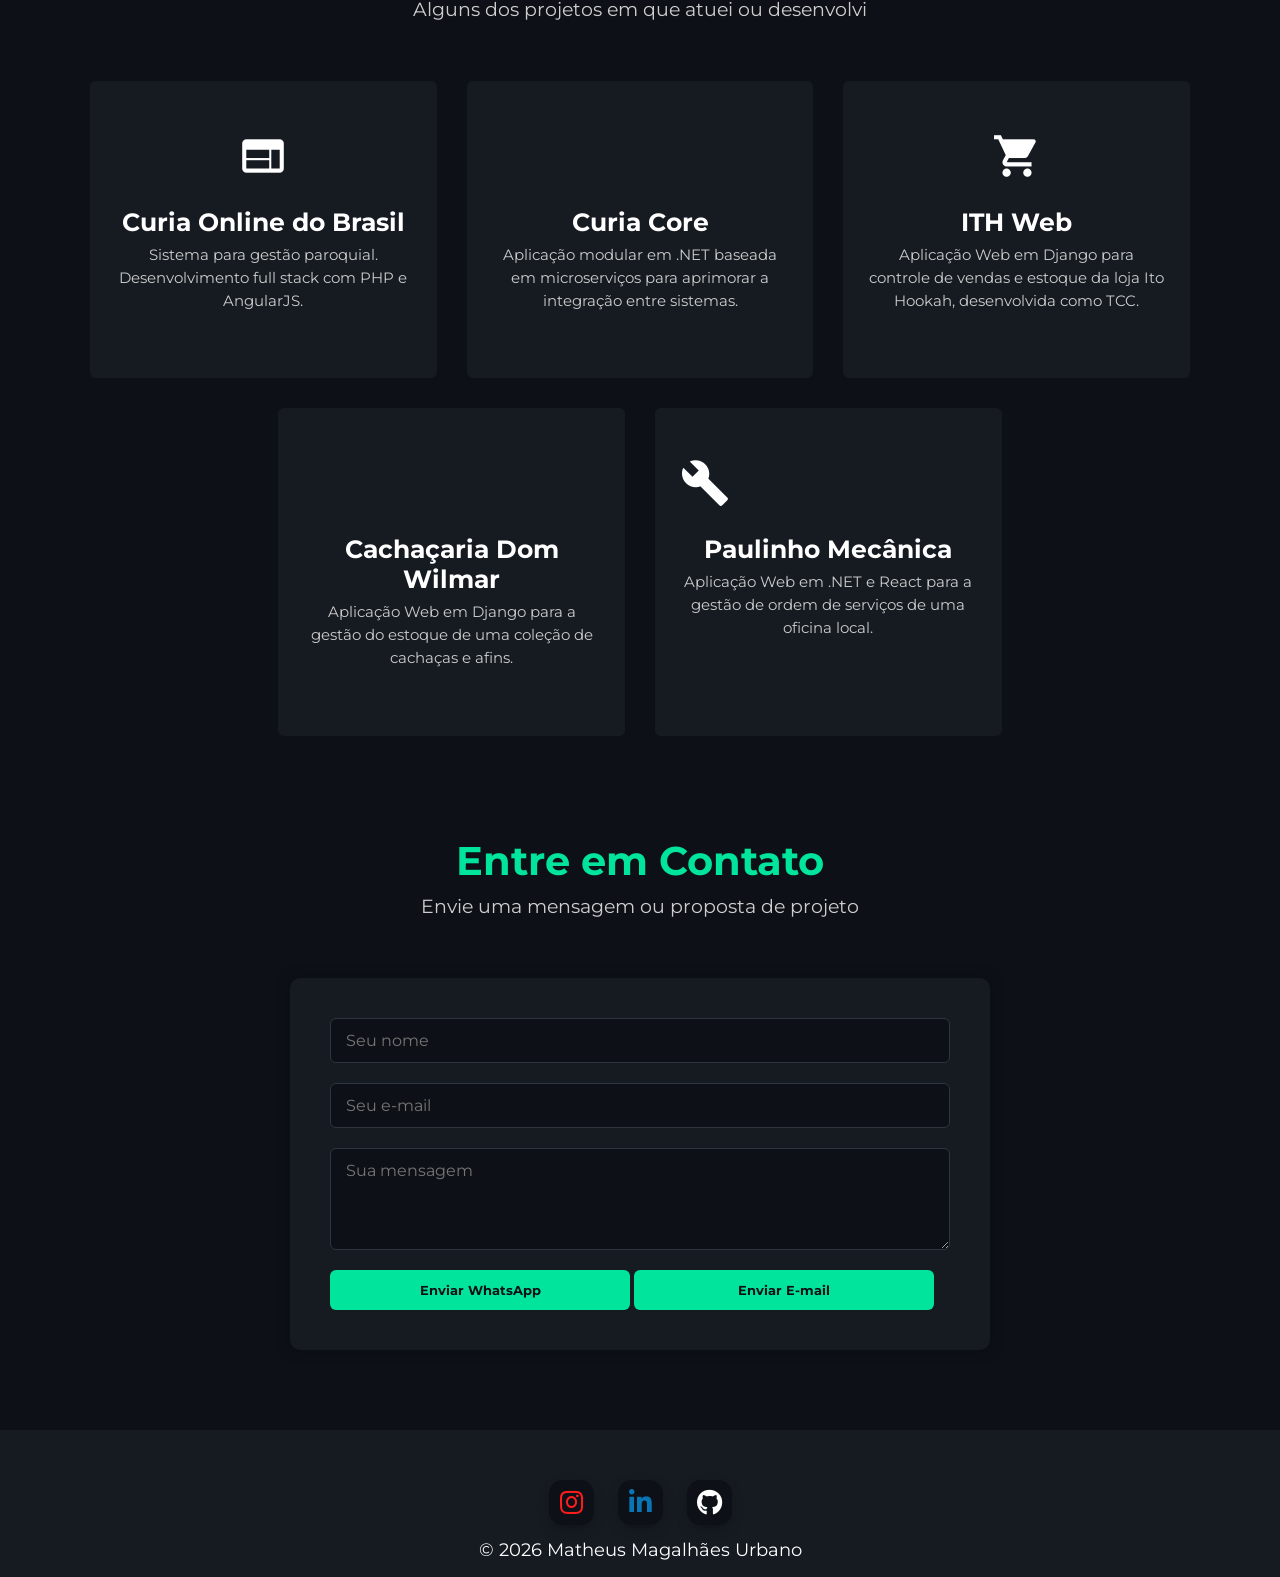
==== commit f316a75b: "Ajustes no style e index" ====
--- a/index.html
+++ b/index.html
@@ -46,7 +46,7 @@
                 <div class="box2">
                     <i class="material-icons">work</i>
                     <h3>Experiência Profissional</h3>
-                    <p>Cerca de 2 anos e meio no desenvolvimento full stack</p>
+                    <p>3 anos no desenvolvimento full stack</p>
                 </div>
             </div>
             <div class="card">
@@ -82,6 +82,11 @@
                         <i class="material-icons">liquor</i>
                         <h3>Cachaçaria Dom Wilmar</h3>
                         <p>Aplicação Web em Django para a gestão do estoque de uma coleção de cachaças e afins.</p>
+                    </a>
+                    <a href="https://github.com/FranciscoGabrielCavalcanteCandido/cachacariadomwilmar" target="_blank" class="project-card">
+                        <i class="material-icons">build_circle</i>
+                        <h3>Paulinho Mecânica</h3>
+                        <p>Aplicação Web em .NET e React para a gestão de ordem de serviços de uma oficina local.</p>
                     </a>
                 </div>
             </div>
--- a/estilos/about.css
+++ b/estilos/about.css
@@ -143,7 +143,7 @@
 .projects-grid {
     display: flex;
     flex-wrap: wrap;
-    justify-content: space-evenly;
+    justify-content: center;
     gap: 30px;
 }
 
@@ -151,7 +151,9 @@
     background: #161B22;
     border-radius: 6px;
     padding: 50px 25px;
-    width: calc(25% - 30px);
+    width: calc(33.333% - 20px);
+    min-width: 320px;
+
     text-align: center;
     user-select: none;
     cursor: pointer;
